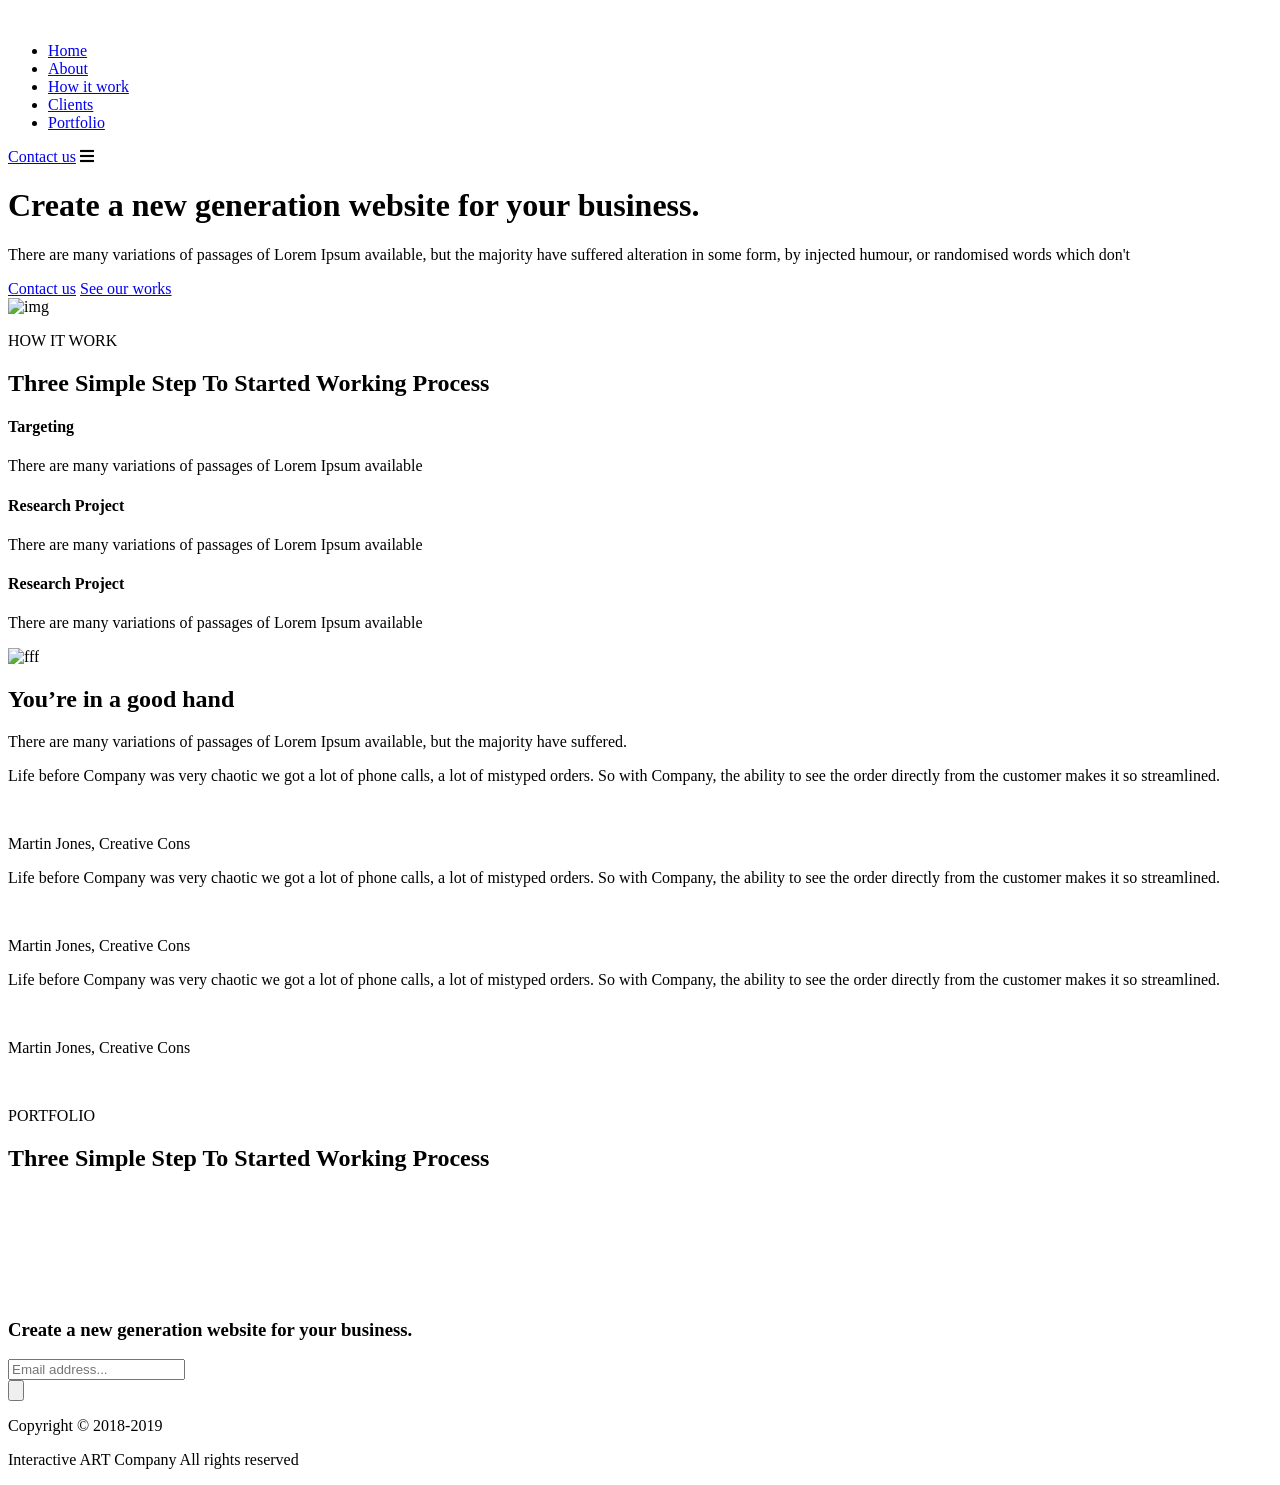
==== index.html @ 25f4f257 "Add files via upload" ====
<!DOCTYPE html>
<html lang="en" dir="ltr">
  <head>
    <meta charset="UTF-8" />
    <meta name="viewport" content="width=device-width, initial-scale=1.0" />
    <title>ART__Home</title>
    <link rel="stylesheet" href="css/style.css" />
    <link rel="stylesheet" href="https://cdnjs.cloudflare.com/ajax/libs/font-awesome/5.15.3/css/all.min.css">
  </head>
  <body>
    <!-- start header -->
    <header class="header">
      <div class="container">
        <nav class="header-top">
          <div class="row-nav">
            <div class="nav-linke">
              <a href="#"><img src="./images/Interactive-ART.png" alt="" /></a>
              <ul class="nav-list">
                <li class="menu-item">
                  <a href="#">Home</a>
                </li>
                <li class="menu-item">
                  <a href="#">About</a>
                </li>
                <li class="menu-item">
                  <a href="#">How it work </a>
                </li>
                <li class="menu-item">
                  <a href="#">Clients</a>
                </li>
                <li class="menu-item">
                  <a href="#">Portfolio</a>
                </li>
              </ul>
            </div>

            <a class="nav-btn__link hero-btn" href="#">Contact us</a>
            <span class="header__icon">
              <i class="fa fa-bars"></i>
            </span>
          </div>
        </nav>
        <div class="header-buttm">
          <div class="content-container">
            <div class="content">
              <h1 class="content-titel small-font">
                Create a new generation website for your business.
              </h1>
              <p class="content-p">
                There are many variations of passages of Lorem Ipsum available,
                but the majority have suffered alteration in some form, by
                injected humour, or randomised words which don't
              </p>
              <div class="content-link">
                <a href="#" class="content-btn__1 hero-btn">Contact us</a>
                <a href="#" class="content-btn__2 hero-btn">See our works</a>
              </div>
            </div>
          </div>
          <div class="img-header">
            <img
              class="header-content__img"
              src="./images/header-img.svg"
              alt="img"
            />
          </div>
        </div>
      </div>
    </header>
    <!-- end header -->
    <!-- start main -->
    <main class="main">
      <div class="container">
        <section class="works">
          <p class="works-text">HOW IT WORK</p>
          <h2 class="works-titel small-font">
            Three Simple Step To Started Working Process
          </h2>
          <div class="works-content">
            <div class="works-item">
              <h4 class="works-content__titel">Targeting</h4>
              <p class="works-content__text">
                There are many variations of passages of Lorem Ipsum available
              </p>
            </div>
            <div class="works-item">
              <h4 class="works-content__titel">Research Project</h4>
              <p class="works-content__text">
                There are many variations of passages of Lorem Ipsum available
              </p>
            </div>
            <div class="works-item">
              <h4 class="works-content__titel">Research Project</h4>
              <p class="works-content__text">
                There are many variations of passages of Lorem Ipsum available
              </p>
            </div>
          </div>
          <div class="works-img">
            <img src="./images/main-img.svg" alt="fff" class="img-img" />
          </div>
        </section>
      </div>
      <section class="person-comments">
        <h2 class="person-titel">You’re in a good hand</h2>
        <p class="person-text">
          There are many variations of passages of Lorem Ipsum available, but
          the majority have suffered.
        </p>
        <div class="container">
            <div class="comments">
                <div class="comeent">
                  <p class="comment-text">
                    Life before Company was very chaotic we got a lot of phone calls,
                    a lot of mistyped orders. So with Company, the ability to see the
                    order directly from the customer makes it so streamlined.
                  </p>
                  <div class="teacher-info">
                    <img src="./images/person-1.png" alt="" class="teacher-img" />
                    <p class="teacher-name">Martin Jones, Creative Cons</p>
                  </div>
                </div>
                <div class="comeent">
                  <p class="comment-text">
                    Life before Company was very chaotic we got a lot of phone calls,
                    a lot of mistyped orders. So with Company, the ability to see the
                    order directly from the customer makes it so streamlined.
                  </p>
                  <div class="teacher-info">
                    <img src="./images/person-2.png" alt="" class="teacher-img" />
                    <p class="teacher-name">Martin Jones, Creative Cons</p>
                  </div>
                </div>
                <div class="comeent">
                  <p class="comment-text">
                    Life before Company was very chaotic we got a lot of phone calls,
                    a lot of mistyped orders. So with Company, the ability to see the
                    order directly from the customer makes it so streamlined.
                  </p>
                  <div class="teacher-info">
                    <img src="./images/person-3.png" alt="" class="teacher-img" />
                    <p class="teacher-name">Martin Jones, Creative Cons</p>
                  </div>
                </div>
              </div>
              <div class="logo">
                <img src="./images/logo-1.svg" alt="">
                <img src="./images/logo-2.svg" alt="">
                <img src="./images/logo-3.svg" alt="">
                <img src="./images/logo-4.svg" alt="">
                <img src="./images/logo-5.svg" alt="">
              </div>
        </div>
      </section>
      <section class="portfolio">
      <div class="container">
        
          <p class="portfolio-text">PORTFOLIO</p>
          <h2 class="portfolio-titel small-font">Three Simple Step To Started Working Process</h2>
     
 <div class="portfolio--item">
  <div class="portfolio-item">
    <img class="portfolio__img" src="./images/portfolio-1.jpg" alt=""></img>
</div>
<div class="portfolio-item">
    <img class="portfolio__img" src="./images/portfolio-2.jpg" alt=""></img>
</div>
<div class="portfolio-item">
    <img class="portfolio__img" src="./images/portfolio-3.jpg" alt=""></img>
</div>
<div class="portfolio-item">
    <img class="portfolio__img" src="./images/portfolio-4.jpg" alt=""></img>
</div>
<div class="portfolio-item">
    <img class="portfolio__img" src="./images/portfolio-5.jpg" alt=""></img>
</div>
<div class="portfolio-item">
    <img class="portfolio__img" src="./images/portfolio-6.jpg" alt=""></img>
</div>
 </div>
        </div>
        </section>  
    </main>
    <footer class="footer">
      <div class="container">
      <section class="section">
        
<h3 class="newsletter-text">Create a new generation website for your business.</h3>
       <div class="input-email">
        <input type="email" placeholder="Email address...">
        <div class="input-icon">
          <button type="submit">
            <img src="./images/right-arrow.svg" alt="">
          </button>
        </div>
       </div>
    </section>
  </div>
    </footer>
    <section class="copy-right">
      <div class="container">
        <div class="last">
          <p>Copyright © 2018-2019</p>
          <p>Interactive ART Company All rights reserved</p>
        </div>
      </div>
    </section>
    <!-- end main -->
    <script src="./java_script/app.js"></script>
  </body>
</html>
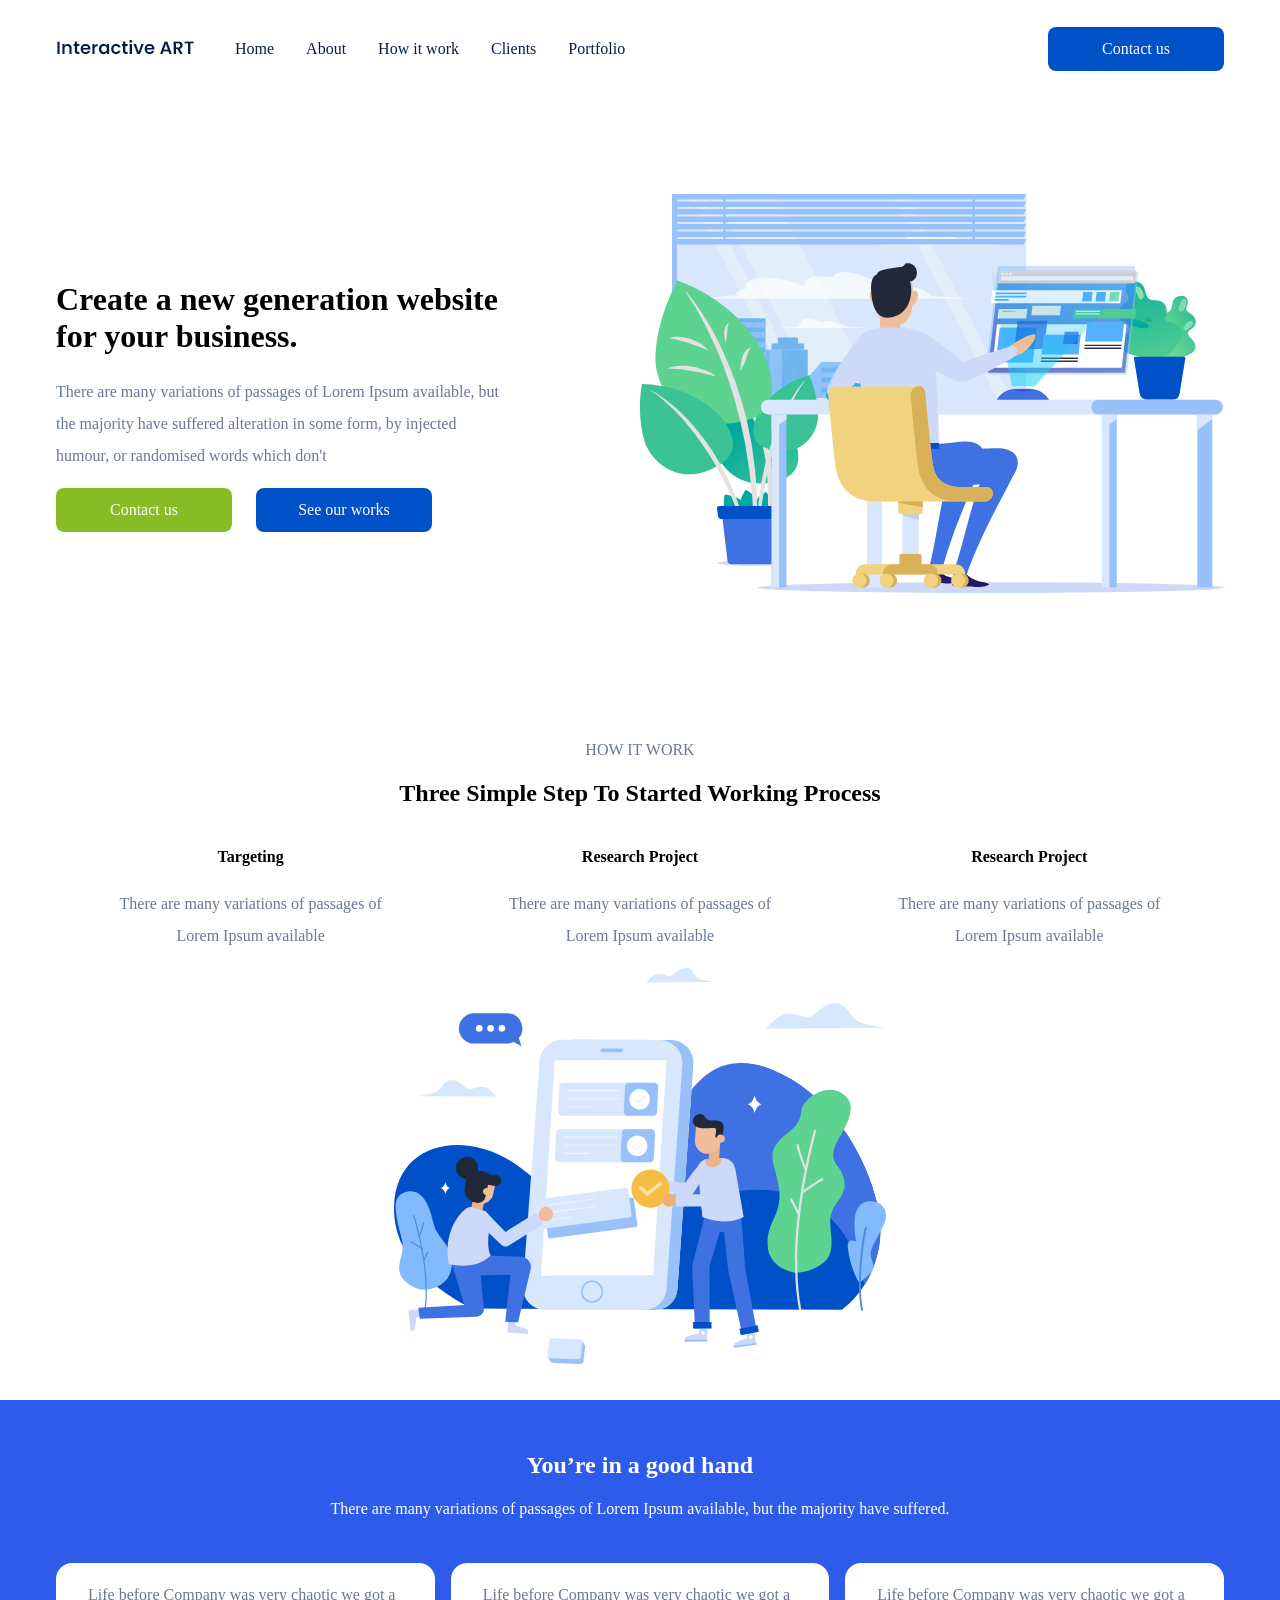
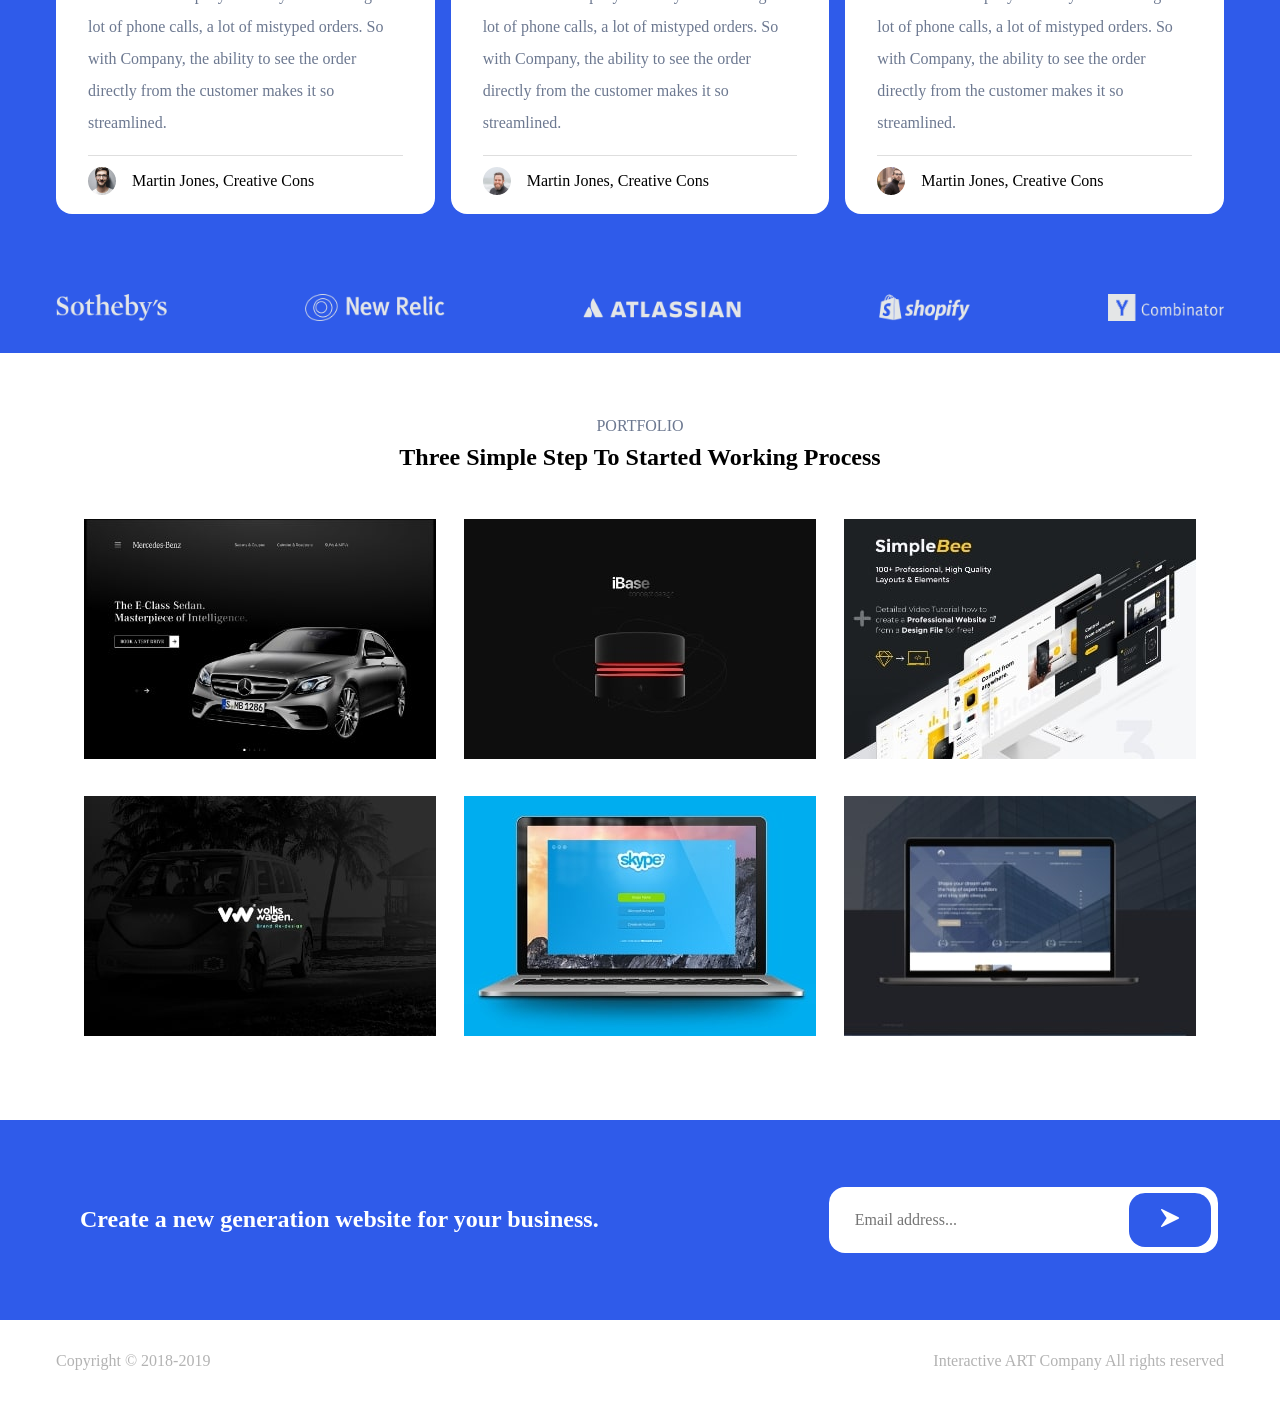
==== commit 0ebba6cc: "Update index.html" ====
--- a/index.html
+++ b/index.html
@@ -4,7 +4,7 @@
     <meta charset="UTF-8" />
     <meta name="viewport" content="width=device-width, initial-scale=1.0" />
     <title>ART__Home</title>
-    <link rel="stylesheet" href="css/style.css" />
+    <link rel="stylesheet" href="/style.css" />
     <link rel="stylesheet" href="https://cdnjs.cloudflare.com/ajax/libs/font-awesome/5.15.3/css/all.min.css">
   </head>
   <body>
@@ -14,7 +14,7 @@
         <nav class="header-top">
           <div class="row-nav">
             <div class="nav-linke">
-              <a href="#"><img src="./images/Interactive-ART.png" alt="" /></a>
+              <a href="#"><img src="/Interactive-ART.png" alt="" /></a>
               <ul class="nav-list">
                 <li class="menu-item">
                   <a href="#">Home</a>
@@ -60,7 +60,7 @@
           <div class="img-header">
             <img
               class="header-content__img"
-              src="./images/header-img.svg"
+              src="/header-img.svg"
               alt="img"
             />
           </div>
@@ -97,7 +97,7 @@
             </div>
           </div>
           <div class="works-img">
-            <img src="./images/main-img.svg" alt="fff" class="img-img" />
+            <img src="/main-img.svg" alt="fff" class="img-img" />
           </div>
         </section>
       </div>
@@ -116,7 +116,7 @@
                     order directly from the customer makes it so streamlined.
                   </p>
                   <div class="teacher-info">
-                    <img src="./images/person-1.png" alt="" class="teacher-img" />
+                    <img src="/person-1.png" alt="" class="teacher-img" />
                     <p class="teacher-name">Martin Jones, Creative Cons</p>
                   </div>
                 </div>
@@ -127,7 +127,7 @@
                     order directly from the customer makes it so streamlined.
                   </p>
                   <div class="teacher-info">
-                    <img src="./images/person-2.png" alt="" class="teacher-img" />
+                    <img src="/person-2.png" alt="" class="teacher-img" />
                     <p class="teacher-name">Martin Jones, Creative Cons</p>
                   </div>
                 </div>
@@ -138,17 +138,17 @@
                     order directly from the customer makes it so streamlined.
                   </p>
                   <div class="teacher-info">
-                    <img src="./images/person-3.png" alt="" class="teacher-img" />
+                    <img src="/person-3.png" alt="" class="teacher-img" />
                     <p class="teacher-name">Martin Jones, Creative Cons</p>
                   </div>
                 </div>
               </div>
               <div class="logo">
-                <img src="./images/logo-1.svg" alt="">
-                <img src="./images/logo-2.svg" alt="">
-                <img src="./images/logo-3.svg" alt="">
-                <img src="./images/logo-4.svg" alt="">
-                <img src="./images/logo-5.svg" alt="">
+                <img src="/logo-1.svg" alt="">
+                <img src="/logo-2.svg" alt="">
+                <img src="/logo-3.svg" alt="">
+                <img src="/logo-4.svg" alt="">
+                <img src="/logo-5.svg" alt="">
               </div>
         </div>
       </section>
@@ -160,22 +160,22 @@
      
  <div class="portfolio--item">
   <div class="portfolio-item">
-    <img class="portfolio__img" src="./images/portfolio-1.jpg" alt=""></img>
-</div>
-<div class="portfolio-item">
-    <img class="portfolio__img" src="./images/portfolio-2.jpg" alt=""></img>
-</div>
-<div class="portfolio-item">
-    <img class="portfolio__img" src="./images/portfolio-3.jpg" alt=""></img>
-</div>
-<div class="portfolio-item">
-    <img class="portfolio__img" src="./images/portfolio-4.jpg" alt=""></img>
-</div>
-<div class="portfolio-item">
-    <img class="portfolio__img" src="./images/portfolio-5.jpg" alt=""></img>
-</div>
-<div class="portfolio-item">
-    <img class="portfolio__img" src="./images/portfolio-6.jpg" alt=""></img>
+    <img class="portfolio__img" src="/portfolio-1.jpg" alt=""></img>
+</div>
+<div class="portfolio-item">
+    <img class="portfolio__img" src="/portfolio-2.jpg" alt=""></img>
+</div>
+<div class="portfolio-item">
+    <img class="portfolio__img" src="/portfolio-3.jpg" alt=""></img>
+</div>
+<div class="portfolio-item">
+    <img class="portfolio__img" src="/portfolio-4.jpg" alt=""></img>
+</div>
+<div class="portfolio-item">
+    <img class="portfolio__img" src="/portfolio-5.jpg" alt=""></img>
+</div>
+<div class="portfolio-item">
+    <img class="portfolio__img" src="/portfolio-6.jpg" alt=""></img>
 </div>
  </div>
         </div>
@@ -190,7 +190,7 @@
         <input type="email" placeholder="Email address...">
         <div class="input-icon">
           <button type="submit">
-            <img src="./images/right-arrow.svg" alt="">
+            <img src="/right-arrow.svg" alt="">
           </button>
         </div>
        </div>
--- a/style.css
+++ b/style.css
@@ -0,0 +1,556 @@
+@font-face {
+  font-family: "TTNorms";
+  src: url("../fonts/TTNorms-Regular.otf") format("openType");
+}
+@font-face {
+  font-family: "TTNorms Medium";
+  src: url("../fonts/TTNorms-Medium.otf") format("openType");
+}
+@font-face {
+  font-family: "TTNorms Light";
+  src: url("../fonts/TTNorms-Light.otf") format("openType");
+}
+
+@font-face {
+  font-family: "Times Roman Italic";
+  src: url("../fonts/Times-new-roman-italic.ttf") format("truetype");
+}
+html {
+  line-height: 1.15; /* 1 */
+  -webkit-text-size-adjust: 100%; /* 2 */
+}
+
+body {
+  margin: 0;
+  padding: 0;
+  font-family: "TTNorms";
+}
+
+main {
+  display: block;
+}
+
+h1 {
+  font-size: 2em;
+  margin: 0.67em 0;
+}
+
+hr {
+  box-sizing: content-box; /* 1 */
+  height: 0; /* 1 */
+  overflow: visible; /* 2 */
+}
+
+pre {
+  font-family: monospace, monospace; /* 1 */
+  font-size: 1em; /* 2 */
+}
+
+a {
+  background-color: transparent;
+}
+
+abbr[title] {
+  border-bottom: none; /* 1 */
+  text-decoration: underline; /* 2 */
+  text-decoration: underline dotted; /* 2 */
+}
+
+b,
+strong {
+  font-weight: bolder;
+}
+
+code,
+kbd,
+samp {
+  font-family: monospace, monospace; /* 1 */
+  font-size: 1em; /* 2 */
+}
+
+small {
+  font-size: 80%;
+}
+
+sub,
+sup {
+  font-size: 75%;
+  line-height: 0;
+  position: relative;
+  vertical-align: baseline;
+}
+
+sub {
+  bottom: -0.25em;
+}
+
+sup {
+  top: -0.5em;
+}
+
+img {
+  border-style: none;
+}
+
+/* Forms
+     ========================================================================== */
+
+button,
+input,
+optgroup,
+select,
+textarea {
+  font-family: inherit; /* 1 */
+  font-size: 100%; /* 1 */
+  line-height: 1.15; /* 1 */
+  margin: 0; /* 2 */
+}
+
+button,
+input {
+  /* 1 */
+  overflow: visible;
+}
+
+button,
+select {
+  /* 1 */
+  text-transform: none;
+}
+
+button,
+[type="button"],
+[type="reset"],
+[type="submit"] {
+  -webkit-appearance: button;
+}
+
+button::-moz-focus-inner,
+[type="button"]::-moz-focus-inner,
+[type="reset"]::-moz-focus-inner,
+[type="submit"]::-moz-focus-inner {
+  border-style: none;
+  padding: 0;
+}
+button:-moz-focusring,
+[type="button"]:-moz-focusring,
+[type="reset"]:-moz-focusring,
+[type="submit"]:-moz-focusring {
+  outline: 1px dotted ButtonText;
+}
+
+fieldset {
+  padding: 0.35em 0.75em 0.625em;
+}
+
+legend {
+  box-sizing: border-box; /* 1 */
+  color: inherit; /* 2 */
+  display: table; /* 1 */
+  max-width: 100%; /* 1 */
+  padding: 0; /* 3 */
+  white-space: normal; /* 1 */
+}
+
+progress {
+  vertical-align: baseline;
+}
+
+textarea {
+  overflow: auto;
+}
+
+[type="checkbox"],
+[type="radio"] {
+  box-sizing: border-box; /* 1 */
+  padding: 0; /* 2 */
+}
+
+[type="number"]::-webkit-inner-spin-button,
+[type="number"]::-webkit-outer-spin-button {
+  height: auto;
+}
+
+[type="search"] {
+  -webkit-appearance: textfield; /* 1 */
+  outline-offset: -2px; /* 2 */
+}
+
+[type="search"]::-webkit-search-decoration {
+  -webkit-appearance: none;
+}
+
+::-webkit-file-upload-button {
+  -webkit-appearance: button; /* 1 */
+  font: inherit; /* 2 */
+}
+
+details {
+  display: block;
+}
+
+summary {
+  display: list-item;
+}
+
+template {
+  display: none;
+}
+
+[hidden] {
+  display: none;
+}
+
+.container {
+  width: 73rem;
+  margin-right: auto;
+  margin-left: auto;
+}
+.hero-btn {
+  display: block;
+  width: 8rem;
+  text-align: center;
+  text-decoration: none;
+  color: #fff;
+  padding: 0.8rem 1.5em;
+  border-radius: 0.5rem;
+}
+
+.row-nav {
+  display: flex;
+  justify-content: space-between;
+  align-items: center;
+  padding: 1.5rem 0;
+}
+
+.nav-linke {
+  display: flex;
+  align-items: center;
+}
+
+.nav-list {
+  display: flex;
+  align-items: center;
+  list-style-type: none;
+  text-decoration: none;
+}
+
+.nav-list a {
+  text-decoration: none;
+  padding-right: 2rem;
+  color: #081d43;
+}
+
+.nav-btn__link {
+  background-color: #0050c8;
+}
+.header__icon{
+  display: none;
+  font-size: 1.4rem;
+  cursor: pointer;
+  z-index: 1;
+}
+.header-buttm {
+  display: flex;
+  margin-top: 6rem;
+}
+
+.content-container {
+  width: 50%;
+  display: flex;
+  align-items: center;
+}
+.content {
+  width: 28rem;
+}
+.content-p {
+  line-height: 2rem;
+  color: #6c7890;
+}
+.content-link {
+  display: flex;
+}
+.img-header {
+  width: 50%;
+}
+.header-content__img {
+  width: 100%;
+}
+.content-btn__1 {
+  background-color: #87bc25;
+  margin-right: 1.5rem;
+}
+.content-btn__2 {
+  background-color: #0050c8;
+}
+
+/*start main*/
+.works {
+  text-align: center;
+  padding: 8rem 0 2rem 0;
+}
+.works-text {
+  color: #6c7890;
+}
+.works-titel {
+}
+.works-content {
+  display: flex;
+  justify-content: space-around;
+}
+.works-item {
+  flex-basis: 17rem;
+}
+.works-content__titel {
+}
+.works-content__text {
+  color: #6c7890;
+  line-height: 2rem;
+}
+/* person start */
+.person-comments {
+  background-color: #2f5bea;
+  text-align: center;
+  color: #fff;
+  padding: 2rem 0;
+}
+.person-titel {
+}
+.person-text {
+}
+.comments {
+  display: flex;
+  gap: 1rem;
+  margin-top: 2.8rem;
+}
+.comeent {
+    display: flex;
+    flex-direction: column;
+    justify-content: space-between;
+  text-align: initial;
+  background-color: #fff;
+ 
+  border-radius: 1rem;
+  padding: 0 2rem 0.5rem 2rem;
+}
+.comment-text {
+  line-height: 2rem;
+  color: #6c7890;
+  font-family: "Times Roman Italic";
+}
+.teacher-info {
+    display: flex;
+    align-items: center;
+    border-top: 1px solid #dedede;
+}
+.teacher-img {
+}
+.teacher-name {
+  color: #000;
+  margin-left: 1rem;
+}
+.logo{
+    display: flex;
+    margin-top: 5rem;
+    align-items: center;
+    justify-content: space-between;
+
+}
+/* portfolio start */
+.portfolio{
+   text-align: center;
+   padding: 3rem 0;
+}
+.portfolio-text{
+  color: #6c7890;
+  margin-bottom: 0;
+}
+.portfolio-titel{
+  margin-bottom: 2rem;
+  margin-top: .5rem;
+}
+.portfolio--item{
+  display: flex;
+  flex-wrap: wrap;
+  justify-content: space-evenly;
+  text-align: center;
+  margin-top: 3rem;
+}
+.portfolio__img{
+margin-bottom: 2rem;
+}
+/* start footer */
+.footer{
+  background-color: #2f5bea;
+  color: #fff;
+  padding: 3.5rem 0;
+}
+.section{
+  display: flex;
+  justify-content: space-between;
+  align-items: center;
+  padding: 0.4rem 0.4rem 0.4rem 1.5rem;
+ 
+}
+.newsletter-text{
+  font-size: 1.5rem;
+}
+.input-email{
+  display: flex;
+  background-color: #fff;
+ padding:  0.4rem 0.4rem 0.4rem 1.5rem;
+  border-radius: 1rem;
+  gap: 5rem;
+}
+input[type="email"]{
+  border: 0;
+}
+button[type="submit"]{
+  padding: 1rem 2rem;
+  border-radius: 1rem;
+  border: 0;
+  background-color: #2f5bea;
+}
+.last{
+  display: flex;
+  justify-content: space-between;
+  padding: 1rem 0;
+  color: #b3b3b3;
+}
+/* Project Responsive */
+
+@media only screen and (max-width: 1200px) {
+  .container {
+    max-width: 960px;
+  }
+ 
+  
+}
+
+@media only screen and (max-width: 992px) {
+  .container {
+    max-width: 720px;
+  }
+  .nav-btn__link{
+    display: none;
+  }
+}
+
+@media only screen and (max-width: 768px) {
+  .container {
+    max-width: 540px;
+  }
+  .header-top{
+    padding: 0 1rem;
+  }
+  .header-buttm{
+    margin-top: 2rem;
+    padding: 0 1rem;
+  }
+  .nav-list{
+    position: fixed;
+    top: 0;
+    left: 0;
+    bottom: 0;
+    background-color: #0050c8;
+    transition: all 0.5s;
+    /* padding: 2rem 1rem; */
+    margin: 0;
+    flex-direction: column;
+    width: 16rem;
+    
+  }
+  .menu-item{
+    margin: 1rem auto 0 auto;
+  }
+  .header__icon{
+    display: block;
+  }
+  .header-buttm{
+    flex-direction: column-reverse;
+  }
+  .content-container{
+    width: 100%;
+  }
+  .content{
+    width: 100%;
+ 
+  }
+  .img-header {
+    width: 100%;
+ 
+  }
+  .works-content{
+    flex-wrap: wrap;
+  } 
+  .works-item{
+    flex-basis: auto;
+  }
+  .img-img{
+    width: 100%;}
+
+  .comments{
+    margin: 2.8rem 1rem 0 1rem;
+    flex-wrap: wrap;
+  }
+  .comeent{
+    height: auto;
+  }
+  .comment-text{
+    line-height: 1.3rem;
+  }
+  .logo{
+    flex-wrap: wrap;
+    justify-content: center;
+    gap: 1rem;
+  }
+  .portfolio-item{
+    flex-basis: 16rem;
+  }
+  .portfolio__img{
+    width: 100%;
+  }
+  .section{
+    flex-direction: column;
+    padding: 0.4rem;
+  }
+}
+
+@media only screen and (max-width: 576px) {
+ .small-font{
+  font-size: 1.2em;
+ }
+  .container {
+    max-width: 100%;
+  }
+  .content-link{
+    flex-direction: column;
+    align-items: center;
+  }
+  .content-btn__1{
+    margin-right: 0;
+    margin-bottom: 1rem;
+  }
+  .portfolio-item{
+    flex-basis: 26rem;
+  }
+  .section{
+    text-align: center;
+  }
+.newsletter-text{
+  font-size: 1.2rem;
+}
+.input-email{
+  gap: 0;
+}
+input[type="email"]{
+  width: 100%;
+}
+button[type="submit"] {
+  padding: 0.5rem 1rem;
+}
+.last{
+  flex-direction: column;
+  padding: 0 1rem;
+}
+}
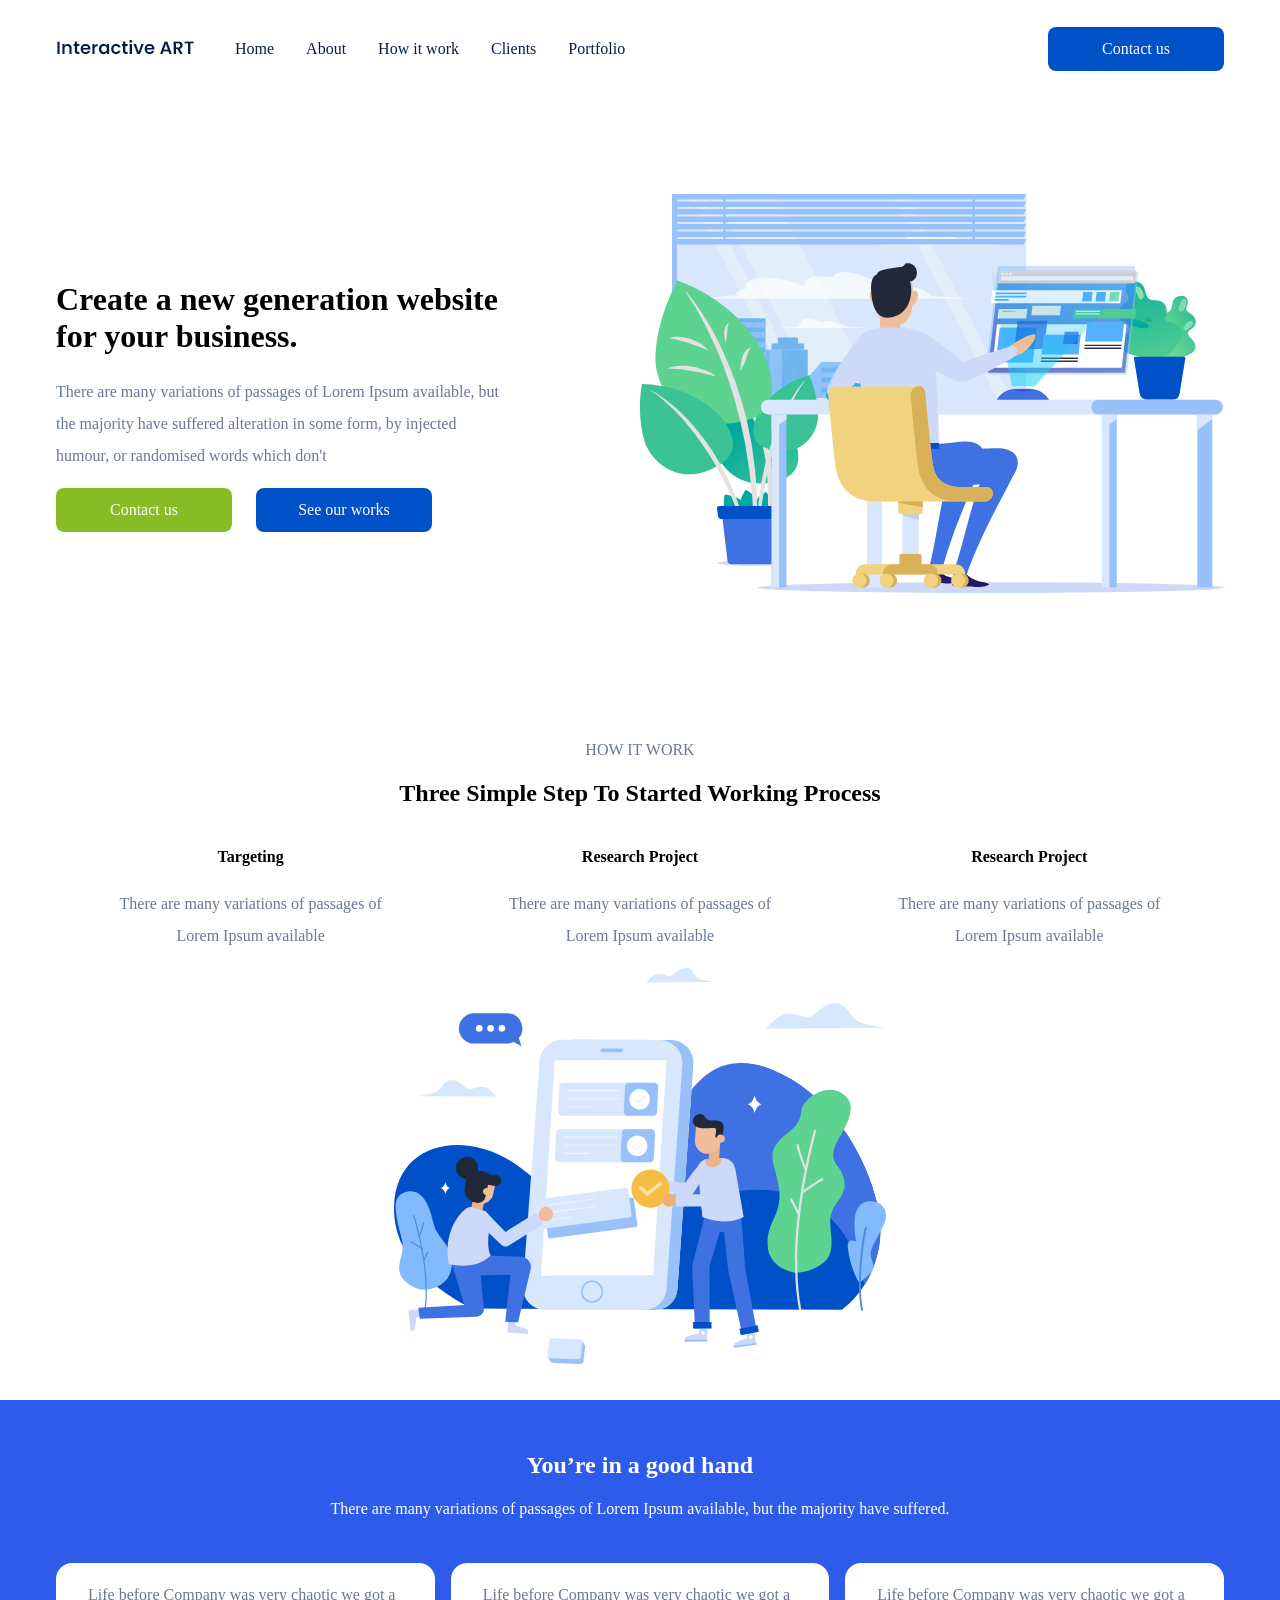
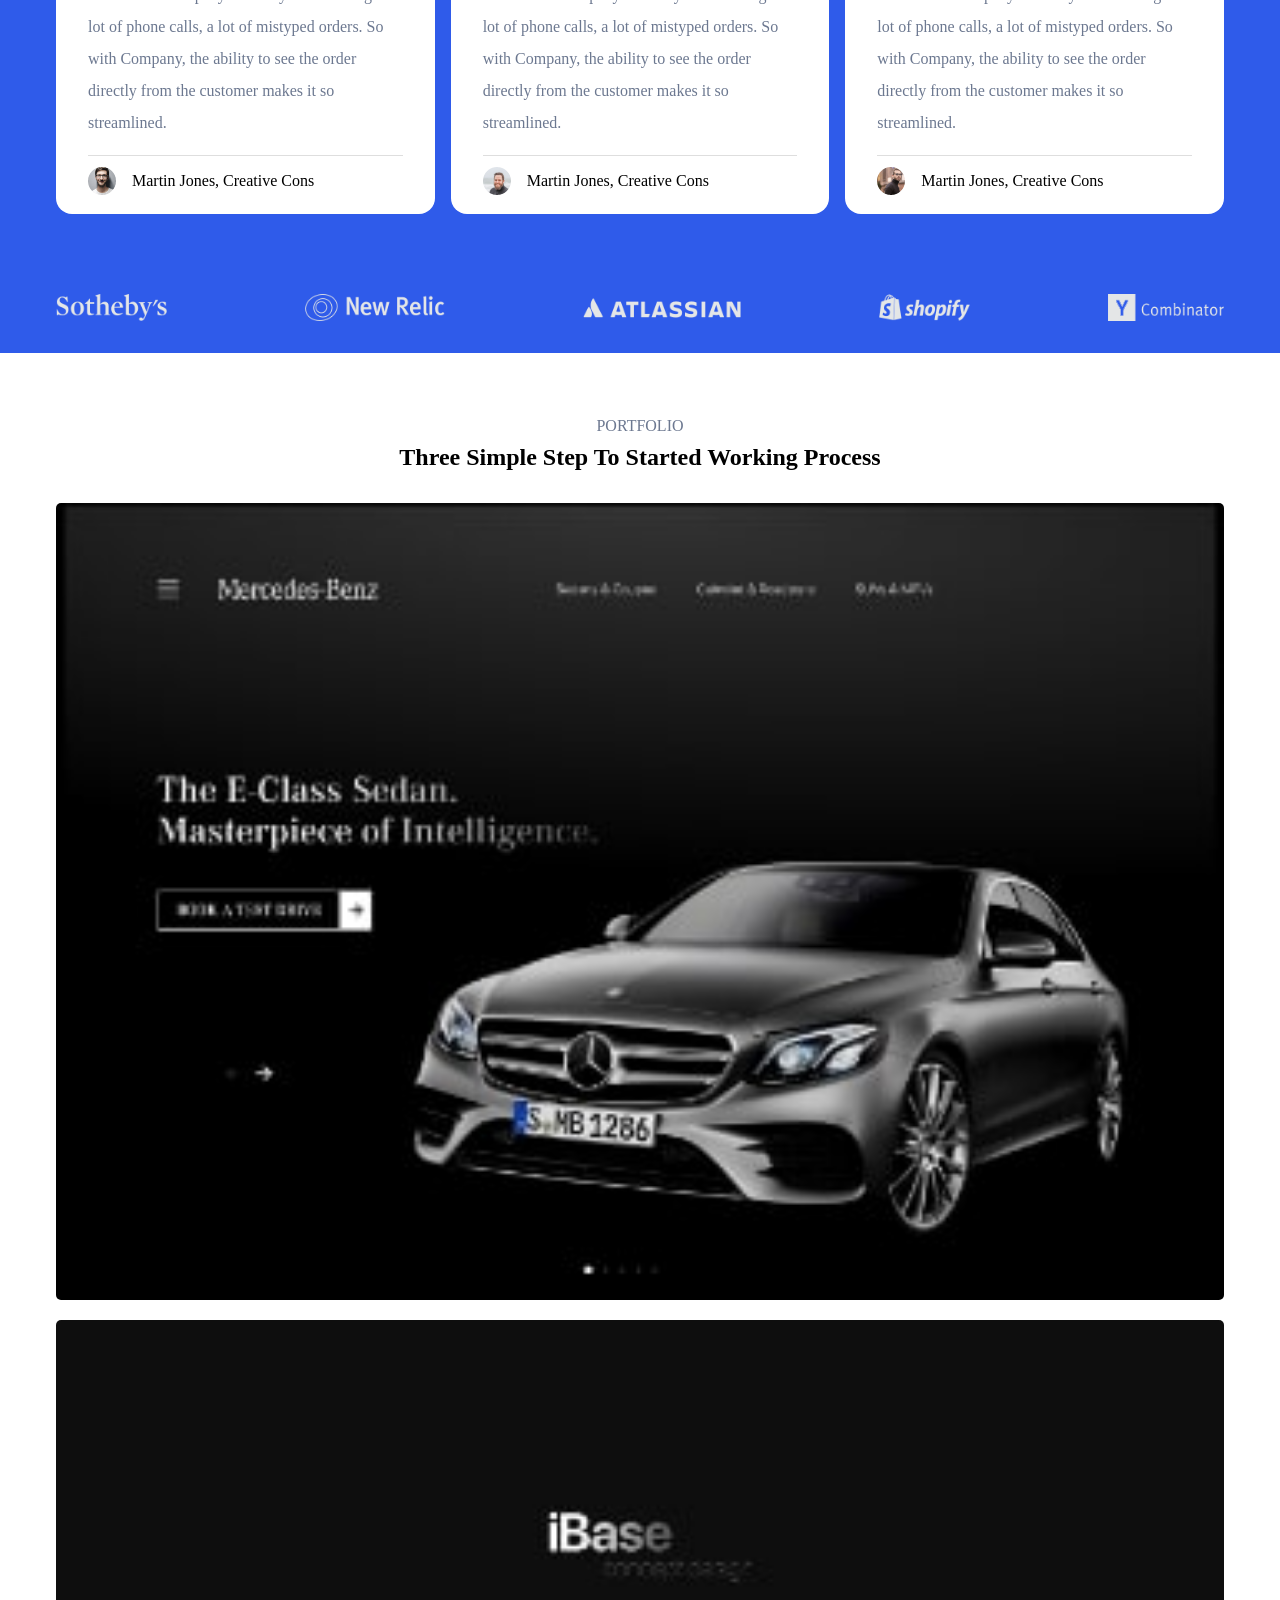
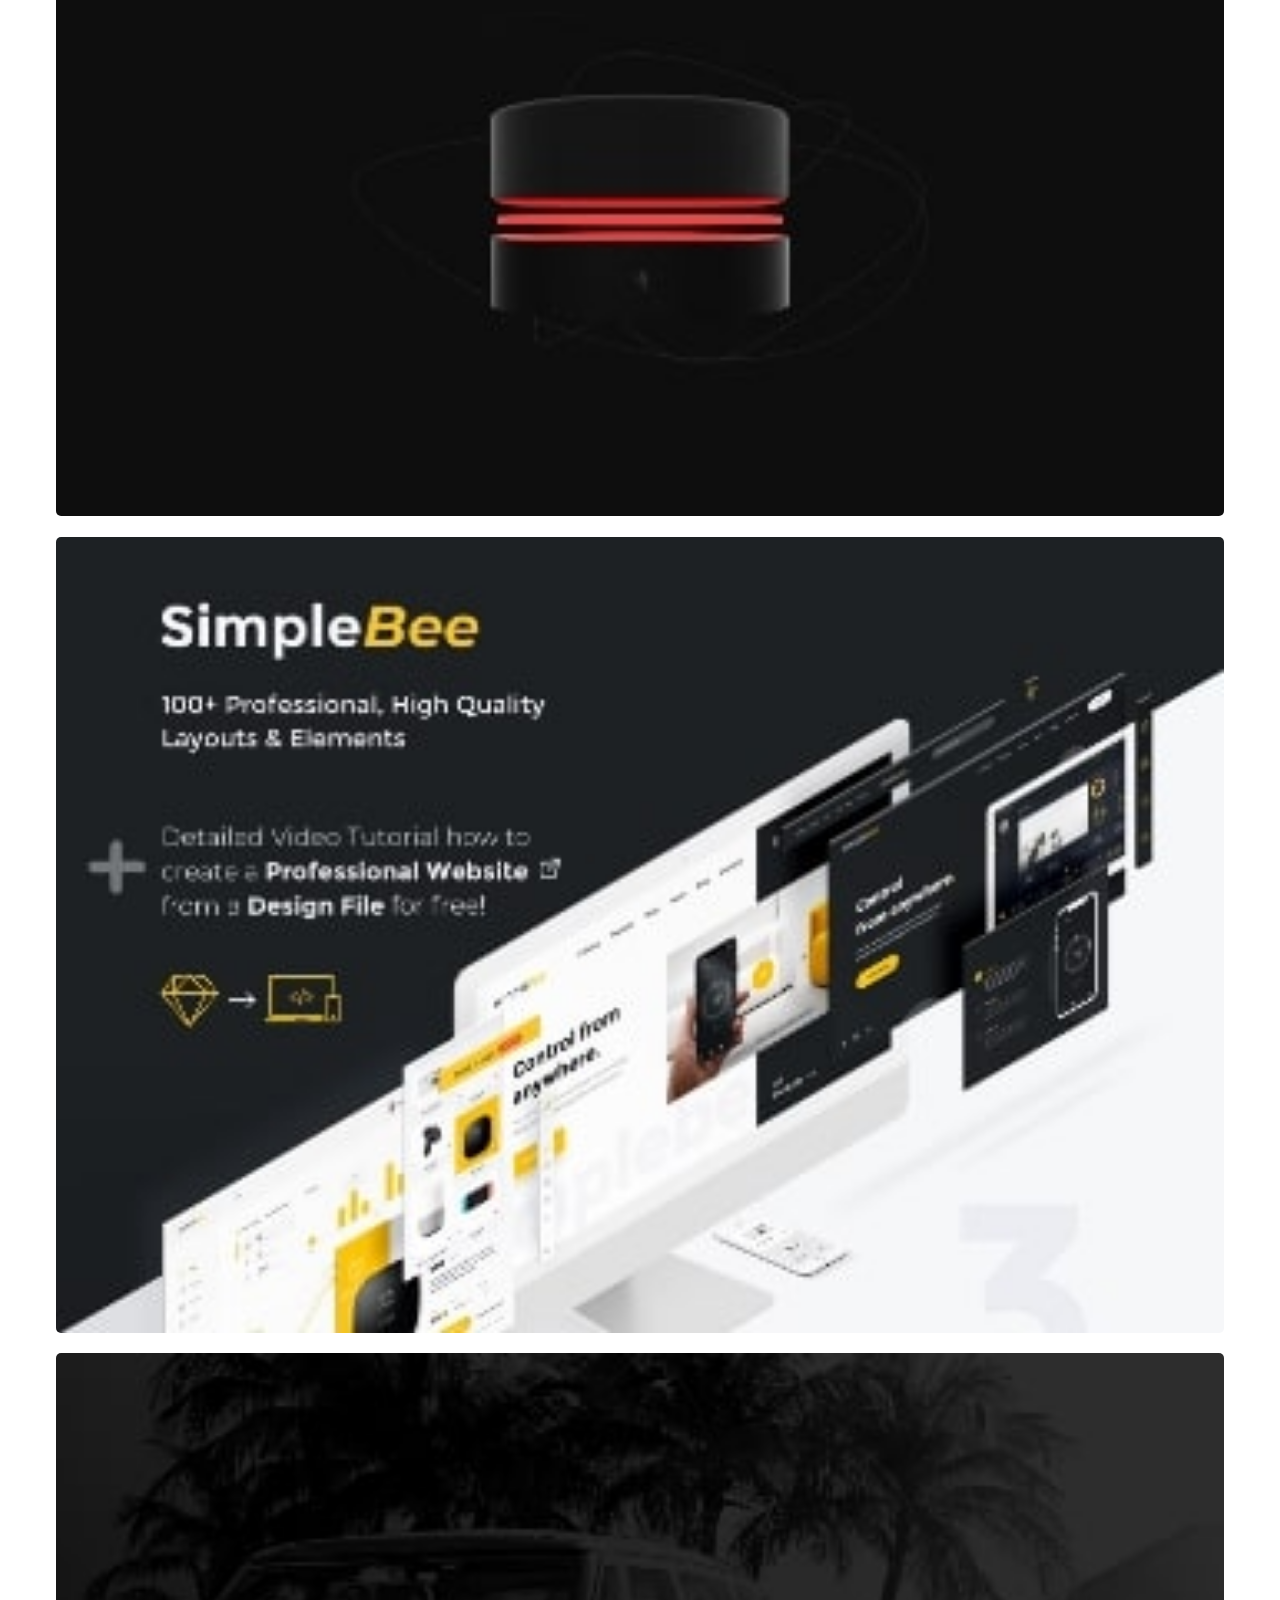
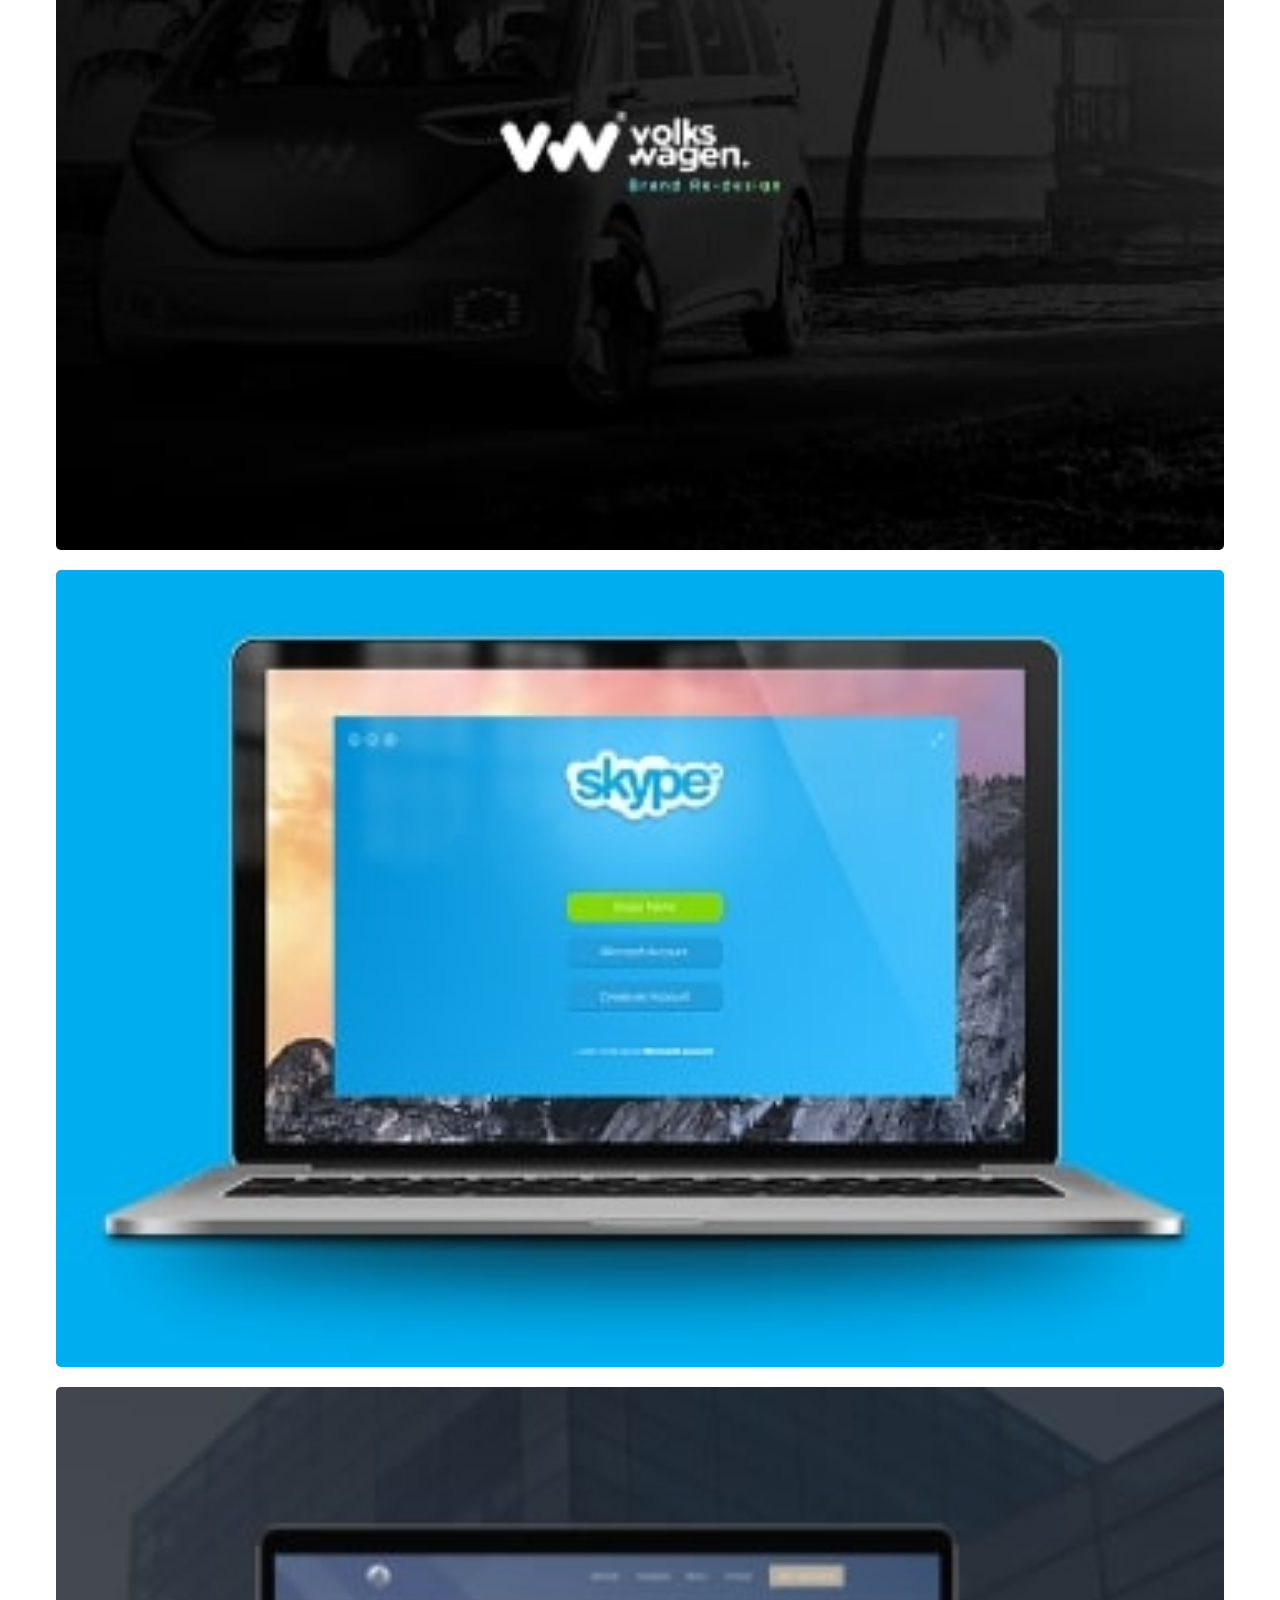
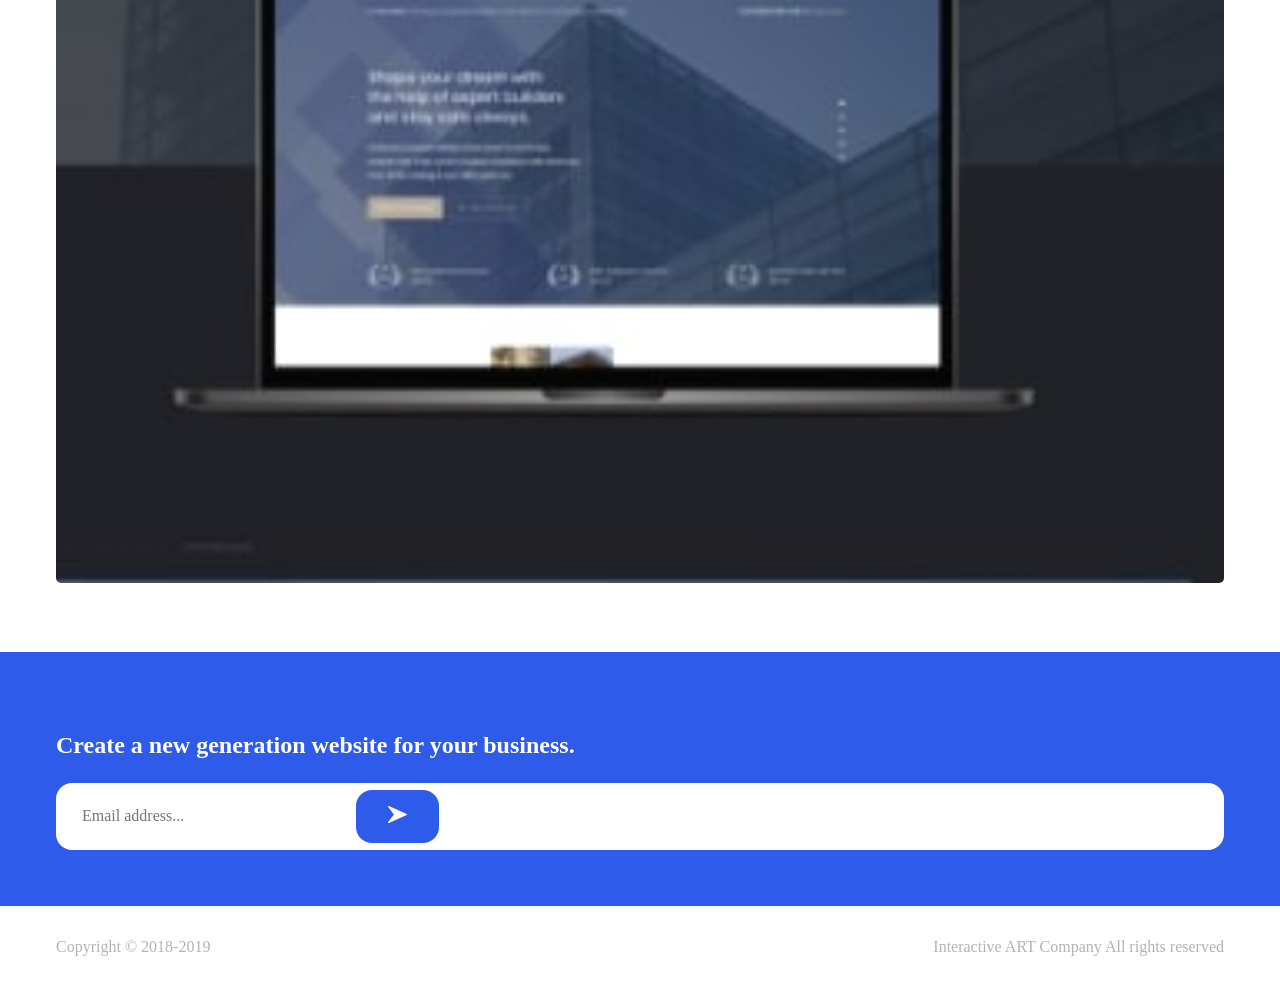
==== commit c688e87f: "Update index.html" ====
--- a/index.html
+++ b/index.html
@@ -4,7 +4,7 @@
     <meta charset="UTF-8" />
     <meta name="viewport" content="width=device-width, initial-scale=1.0" />
     <title>ART__Home</title>
-    <link rel="stylesheet" href="/style.css" />
+    <link rel="stylesheet" href="/update-style.css" />
     <link rel="stylesheet" href="https://cdnjs.cloudflare.com/ajax/libs/font-awesome/5.15.3/css/all.min.css">
   </head>
   <body>
@@ -206,6 +206,6 @@
       </div>
     </section>
     <!-- end main -->
-    <script src="./java_script/app.js"></script>
+    <script src="/app.js"></script>
   </body>
 </html>
--- a/update-style.css
+++ b/update-style.css
@@ -0,0 +1,781 @@
+@font-face {
+  font-family: "TTNorms";
+  src: url("../fonts/TTNorms-Regular.otf") format("openType");
+}
+@font-face {
+  font-family: "TTNorms Medium";
+  src: url("../fonts/TTNorms-Medium.otf") format("openType");
+}
+@font-face {
+  font-family: "TTNorms Light";
+  src: url("../fonts/TTNorms-Light.otf") format("openType");
+}
+
+@font-face {
+  font-family: "Times Roman Italic";
+  src: url("../fonts/Times-new-roman-italic.ttf") format("truetype");
+}
+html {
+  line-height: 1.15; /* 1 */
+  -webkit-text-size-adjust: 100%; /* 2 */
+}
+
+body {
+  margin: 0;
+  padding: 0;
+  font-family: "TTNorms";
+}
+
+main {
+  display: block;
+}
+
+h1 {
+  font-size: 2em;
+  margin: 0.67em 0;
+}
+
+hr {
+  box-sizing: content-box; /* 1 */
+  height: 0; /* 1 */
+  overflow: visible; /* 2 */
+}
+
+pre {
+  font-family: monospace, monospace; /* 1 */
+  font-size: 1em; /* 2 */
+}
+
+a {
+  background-color: transparent;
+}
+ul , li{
+  list-style: none;
+}
+
+abbr[title] {
+  border-bottom: none; /* 1 */
+  text-decoration: underline; /* 2 */
+  text-decoration: underline dotted; /* 2 */
+}
+
+b,
+strong {
+  font-weight: bolder;
+}
+
+code,
+kbd,
+samp {
+  font-family: monospace, monospace; /* 1 */
+  font-size: 1em; /* 2 */
+}
+
+small {
+  font-size: 80%;
+}
+
+sub,
+sup {
+  font-size: 75%;
+  line-height: 0;
+  position: relative;
+  vertical-align: baseline;
+}
+
+sub {
+  bottom: -0.25em;
+}
+
+sup {
+  top: -0.5em;
+}
+
+img {
+  border-style: none;
+}
+
+/* Forms
+     ========================================================================== */
+
+button,
+input,
+optgroup,
+select,
+textarea {
+  font-family: inherit; /* 1 */
+  font-size: 100%; /* 1 */
+  line-height: 1.15; /* 1 */
+  margin: 0; /* 2 */
+}
+
+button,
+input {
+  /* 1 */
+  overflow: visible;
+}
+
+button,
+select {
+  /* 1 */
+  text-transform: none;
+}
+
+button,
+[type="button"],
+[type="reset"],
+[type="submit"] {
+  -webkit-appearance: button;
+}
+
+button::-moz-focus-inner,
+[type="button"]::-moz-focus-inner,
+[type="reset"]::-moz-focus-inner,
+[type="submit"]::-moz-focus-inner {
+  border-style: none;
+  padding: 0;
+}
+button:-moz-focusring,
+[type="button"]:-moz-focusring,
+[type="reset"]:-moz-focusring,
+[type="submit"]:-moz-focusring {
+  outline: 1px dotted ButtonText;
+}
+
+fieldset {
+  padding: 0.35em 0.75em 0.625em;
+}
+
+legend {
+  box-sizing: border-box; /* 1 */
+  color: inherit; /* 2 */
+  display: table; /* 1 */
+  max-width: 100%; /* 1 */
+  padding: 0; /* 3 */
+  white-space: normal; /* 1 */
+}
+
+progress {
+  vertical-align: baseline;
+}
+
+textarea {
+  overflow: auto;
+}
+
+[type="checkbox"],
+[type="radio"] {
+  box-sizing: border-box; /* 1 */
+  padding: 0; /* 2 */
+}
+
+[type="number"]::-webkit-inner-spin-button,
+[type="number"]::-webkit-outer-spin-button {
+  height: auto;
+}
+
+[type="search"] {
+  -webkit-appearance: textfield; /* 1 */
+  outline-offset: -2px; /* 2 */
+}
+
+[type="search"]::-webkit-search-decoration {
+  -webkit-appearance: none;
+}
+
+::-webkit-file-upload-button {
+  -webkit-appearance: button; /* 1 */
+  font: inherit; /* 2 */
+}
+
+details {
+  display: block;
+}
+
+summary {
+  display: list-item;
+}
+
+template {
+  display: none;
+}
+
+[hidden] {
+  display: none;
+}
+
+.container {
+  width: 73rem;
+  margin-right: auto;
+  margin-left: auto;
+}
+.hero-btn {
+  display: block;
+  width: 8rem;
+  text-align: center;
+  text-decoration: none;
+  color: #fff;
+  padding: 0.8rem 1.5em;
+  border-radius: 0.5rem;
+}
+
+.row-nav {
+  display: flex;
+  justify-content: space-between;
+  align-items: center;
+  padding: 1.5rem 0;
+}
+
+.nav-linke {
+  display: flex;
+  align-items: center;
+}
+
+.nav-list {
+  display: flex;
+  align-items: center;
+  list-style-type: none;
+  text-decoration: none;
+}
+.nav-list li {
+  padding-right: 2rem;
+}
+
+.nav-list a {
+  text-decoration: none;
+  color: #081d43;
+  transition: 0.2s ease-in;
+  -webkit-transition: 0.2s ease-in;
+  -moz-transition: 0.2s ease-in;
+  -ms-transition: 0.2s ease-in;
+  -o-transition: 0.2s ease-in;
+}
+.nav-list li:hover a.decs-menu {
+  color: #0050c8;
+}
+
+.nav-btn__link {
+  background-color: #0050c8;
+}
+.header__icon {
+  display: none;
+  font-size: 1.4rem;
+  cursor: pointer;
+  z-index: 1;
+}
+.header-buttm {
+  display: flex;
+  margin-top: 6rem;
+}
+
+.content-container {
+  width: 50%;
+  display: flex;
+  align-items: center;
+}
+.content {
+  width: 28rem;
+}
+.content-p {
+  line-height: 2rem;
+  color: #6c7890;
+}
+.content-link {
+  display: flex;
+}
+.img-header {
+  width: 50%;
+}
+.header-content__img {
+  width: 100%;
+}
+.content-btn__1 {
+  background-color: #87bc25;
+  margin-right: 1.5rem;
+}
+.content-btn__2 {
+  background-color: #0050c8;
+}
+
+/*start main*/
+.works {
+  text-align: center;
+  padding: 8rem 0 2rem 0;
+}
+.works-text {
+  color: #6c7890;
+}
+.works-titel {
+}
+.works-content {
+  display: flex;
+  justify-content: space-around;
+}
+.works-item {
+  flex-basis: 17rem;
+  box-shadow: #dedede;
+}
+.works-content__titel {
+}
+.works-content__text {
+  color: #6c7890;
+  line-height: 2rem;
+}
+/* person start */
+.person-comments {
+  background-color: #2f5bea;
+  text-align: center;
+  color: #fff;
+  padding: 2rem 0;
+}
+.person-titel {
+}
+.person-text {
+}
+.comments {
+  display: flex;
+  gap: 1rem;
+  margin-top: 2.8rem;
+}
+.comeent {
+  display: flex;
+  flex-direction: column;
+  justify-content: space-between;
+  text-align: initial;
+  background-color: #fff;
+
+  border-radius: 1rem;
+  padding: 0 2rem 0.5rem 2rem;
+}
+.comment-text {
+  line-height: 2rem;
+  color: #6c7890;
+  font-family: "Times Roman Italic";
+}
+.teacher-info {
+  display: flex;
+  align-items: center;
+  border-top: 1px solid #dedede;
+}
+.teacher-img {
+}
+.teacher-name {
+  color: #000;
+  margin-left: 1rem;
+}
+.logo {
+  display: flex;
+  margin-top: 5rem;
+  align-items: center;
+  justify-content: space-between;
+}
+/* portfolio start */
+.portfolio {
+  text-align: center;
+  padding: 3rem 0;
+}
+.portfolio-text {
+  color: #6c7890;
+  margin-bottom: 0;
+}
+.portfolio-titel {
+  margin-bottom: 2rem;
+  margin-top: 0.5rem;
+}
+.portfolio-items {
+  display: flex;
+  flex-wrap: wrap;
+  justify-content: space-evenly;
+  text-align: center;
+  margin-top: 3rem;
+}
+.portfolio-item {
+  margin-bottom: 1rem;
+}
+.flip_cart {
+  background-color: transparent;
+  perspective: 1000px;
+  width: 353px;
+  height: 247px;
+}
+.flip_cart_inner {
+  position: relative;
+  width: 100%;
+  height: 100%;
+  transform-style: preserve-3d;
+  transition: transform 0.6s;
+  -webkit-transition: transform 0.6s;
+  -moz-transition: transform 0.6s;
+  -ms-transition: transform 0.6s;
+  -o-transition: transform 0.6s;
+}
+.flip_cart_front,
+.flip_cart_back {
+  position: absolute;
+  width: 100%;
+  height: 100%;
+  backface-visibility: hidden;
+  -webkit-backface-visibility: hidden;
+}
+.flIp_cart_front {
+  background-color: #fff;
+}
+.flip_cart_back {
+  background: rgb(1, 220, 246);
+  background: linear-gradient(
+    0deg,
+    rgba(1, 220, 246, 1) 0%,
+    rgba(39, 29, 254, 1) 100%
+  );
+  color: #efeefe;
+  border-radius: 5px;
+  transform: rotateY(180deg);
+  -webkit-transform: rotateY(180deg);
+  -moz-transform: rotateY(180deg);
+  -ms-transform: rotateY(180deg);
+  -o-transform: rotateY(180deg);
+  -webkit-border-radius: 5px;
+  -moz-border-radius: 5px;
+  -ms-border-radius: 5px;
+  -o-border-radius: 5px;
+}
+.flip_checkbox:checked + .flip_cart .flip_cart_inner {
+  transform: rotateY(180deg);
+  -webkit-transform: rotateY(180deg);
+  -moz-transform: rotateY(180deg);
+  -ms-transform: rotateY(180deg);
+  -o-transform: rotateY(180deg);
+}
+label#action {
+  display: block;
+  cursor: pointer;
+  padding: 1rem 0;
+  margin-top: 0.5rem;
+  width: 100%;
+  border: 1px solid #c7e7f5;
+  box-shadow: #c7e7f5 1px 1px 7px 0px;
+  border-radius: 6px;
+  transition: 200ms ease-out;
+  -webkit-transition: 200ms ease-out;
+  -moz-transition: 200ms ease-out;
+  -ms-transition: 200ms ease-out;
+  -o-transition: 200ms ease-out;
+}
+label:hover {
+  background-color: #efefef;
+  color: #0967ff;
+}
+input.flip_checkbox {
+  display: none;
+}
+.portfolio__img {
+  width: 100%;
+  border-radius: 5px;
+  -webkit-border-radius: 5px;
+  -moz-border-radius: 5px;
+  -ms-border-radius: 5px;
+  -o-border-radius: 5px;
+}
+/* start footer */
+.footer {
+  background-color: #2f5bea;
+  color: #fff;
+  padding: 3.5rem 0;
+}
+.footer_top {
+  display: flex;
+  justify-content: space-between;
+  align-items: center;
+  padding: 0.4rem 0.4rem 0.4rem 1.5rem;
+}
+.newsletter-text {
+  font-size: 1.5rem;
+}
+.input-email {
+  display: flex;
+  background-color: #fff;
+  padding: 0.4rem 0.4rem 0.4rem 1.5rem;
+  border-radius: 1rem;
+  gap: 5rem;
+}
+input[type="email"] {
+  border: 0;
+}
+button[type="submit"] {
+  padding: 1rem 2rem;
+  border-radius: 1rem;
+  border: 0;
+  background-color: #2f5bea;
+  cursor: pointer;
+}
+.footer-bottom {
+  display: flex;
+  flex-wrap: wrap;
+  margin-top: 2rem;
+  justify-content: space-between;
+  align-items: center;
+  border-top: 1px solid #fff;
+}
+.about_us {
+  max-width: 300px;
+}
+.about_us h5 {
+  font-size: 24px;
+}
+.about_us p {
+  line-height: 22px;
+}
+.footer_menu {
+  width: 200px;
+}
+.footer_menu li {
+  margin-top: 1rem;
+  list-style: none;
+  transition: all 0.3s ease-in;
+  -webkit-transition: all 0.3s ease-in;
+  -moz-transition: all 0.3s ease-in;
+  -ms-transition: all 0.3s ease-in;
+  -o-transition: all 0.3s ease-in;
+}
+.footer_menu li:hover {
+  padding-left: 0.6rem;
+}
+.footer_menu li a {
+  text-decoration: none;
+  color: #fff;
+}
+.footer_menu li a::before {
+  content: "\276f";
+  margin-right: 0.4rem;
+}
+.social_media {
+  display: flex;
+  align-items: center;
+}
+.social_media span {
+  margin-right: 1rem;
+  transition: all 0.2s ease-in;
+  -webkit-transition: all 0.2s ease-in;
+  -moz-transition: all 0.2s ease-in;
+  -ms-transition: all 0.2s ease-in;
+  -o-transition: all 0.2s ease-in;
+}
+.social_media span:hover {
+  transform: scale(1.1);
+  -webkit-transform: scale(1.1);
+  -moz-transform: scale(1.1);
+  -ms-transform: scale(1.1);
+  -o-transform: scale(1.1);
+}
+.adress ul li{
+  margin-top: 1rem;
+}
+.adress ul li svg{
+  margin-right: 5px;
+  vertical-align: -5px;
+}
+.last {
+  display: flex;
+  justify-content: space-between;
+  padding: 1rem 0;
+  color: #b3b3b3;
+}
+/* Project Responsive */
+.logo-header {
+  position: relative;
+}
+.logo-header span.border-bm {
+  display: inline-block;
+  position: absolute;
+  border-radius: 3px;
+  width: 0;
+  height: 3px;
+  background-color: #0967ff;
+  top: 24px;
+  left: 0;
+  -webkit-border-radius: 3px;
+  -moz-border-radius: 3px;
+  -ms-border-radius: 3px;
+  -o-border-radius: 3px;
+  transition: all 0.2s ease-in;
+  -webkit-transition: all 0.2s ease-in;
+  -moz-transition: all 0.2s ease-in;
+  -ms-transition: all 0.2s ease-in;
+  -o-transition: all 0.2s ease-in;
+}
+.logo-header:hover.logo-header span.border-bm {
+  width: 139px;
+}
+
+@media only screen and (max-width: 1200px) {
+  .container {
+    max-width: 960px;
+  }
+}
+
+@media only screen and (max-width: 992px) {
+  .container {
+    max-width: 720px;
+  }
+  .nav-btn__link {
+    display: none;
+  }
+  .footer-bottom{
+    flex-direction: column;
+    align-items: flex-start;
+  }
+  .footer_menu, .contact_us{
+    margin-top: 2rem;
+    border-top: 1px solid #fff;
+  }
+.social_media{
+  margin-top: 1rem;
+}
+}
+
+@media only screen and (max-width: 768px) {
+  .container {
+    max-width: 540px;
+  }
+  .header-top {
+    padding: 0 1rem;
+  }
+  .header-buttm {
+    margin-top: 2rem;
+    padding: 0 1rem;
+  }
+  .nav-list {
+    position: fixed;
+    top: 0px;
+    bottom: 0;
+    left: -296px;
+    background-color: #226ddd;
+    transition: all 0.5s;
+    margin: 0;
+    flex-direction: column;
+    align-items: flex-start;
+    width: 16rem;
+  }
+  .menu-item {
+    margin-top: 1rem;
+    border-left: 1px solid #efefef;
+    border-bottom: 1px solid #226ddd;
+    border-radius: 3px;
+    color: #efefef;
+    padding: 0.5rem;
+    transition: 0.5s;
+    -webkit-transition: 0.5s;
+    -moz-transition: 0.5s;
+    -ms-transition: 0.5s;
+    -o-transition: 0.5s;
+    -webkit-border-radius: 3px;
+    -moz-border-radius: 3px;
+    -ms-border-radius: 3px;
+    -o-border-radius: 3px;
+  }
+  .menu-item:hover {
+    border-left: 1px solid #226ddd;
+    border-bottom: 1px solid #efefef;
+  }
+
+  .menu-item a {
+    color: #efefef;
+  }
+  .header__icon {
+    display: block !important;
+  }
+  .header-buttm {
+    flex-direction: column-reverse;
+  }
+  .content-container {
+    width: 100%;
+  }
+  .content {
+    width: 100%;
+  }
+  .img-header {
+    width: 100%;
+  }
+  .works-content {
+    flex-wrap: wrap;
+  }
+  .works-item {
+    flex-basis: auto;
+  }
+  .img-img {
+    width: 100%;
+  }
+
+  .comments {
+    margin: 2.8rem 1rem 0 1rem;
+    flex-wrap: wrap;
+  }
+  .comeent {
+    height: auto;
+  }
+  .comment-text {
+    line-height: 1.3rem;
+  }
+  .logo {
+    flex-wrap: wrap;
+    justify-content: center;
+    gap: 1rem;
+  }
+  .portfolio-item {
+    flex-basis: 16rem;
+  }
+  .portfolio__img {
+    width: 100%;
+  }
+  .footer_top {
+    flex-direction: column;
+    padding: 0.4rem;
+  }
+}
+
+@media only screen and (max-width: 576px) {
+  .small-font {
+    font-size: 1.2em;
+  }
+  .container {
+    max-width: 100%;
+  }
+  .content-link {
+    flex-direction: column;
+    align-items: center;
+  }
+  .content-btn__1 {
+    margin-right: 0;
+    margin-bottom: 1rem;
+  }
+  .flip_cart {
+    width: 100%;
+  }
+  .portfolio-item {
+    flex-basis: 18rem;
+    /* width: 266px; */
+  }
+
+  .footer_top {
+    text-align: center;
+  }
+  .newsletter-text {
+    font-size: 1.2rem;
+  }
+  .input-email {
+    gap: 0;
+  }
+  input[type="email"] {
+    width: 100%;
+  }
+  button[type="submit"] {
+    padding: 0.5rem 1rem;
+  }
+  .about_us h5{
+    font-size: 20px;
+  }
+  .last {
+    flex-direction: column;
+    padding: 0 1rem;
+  }
+}
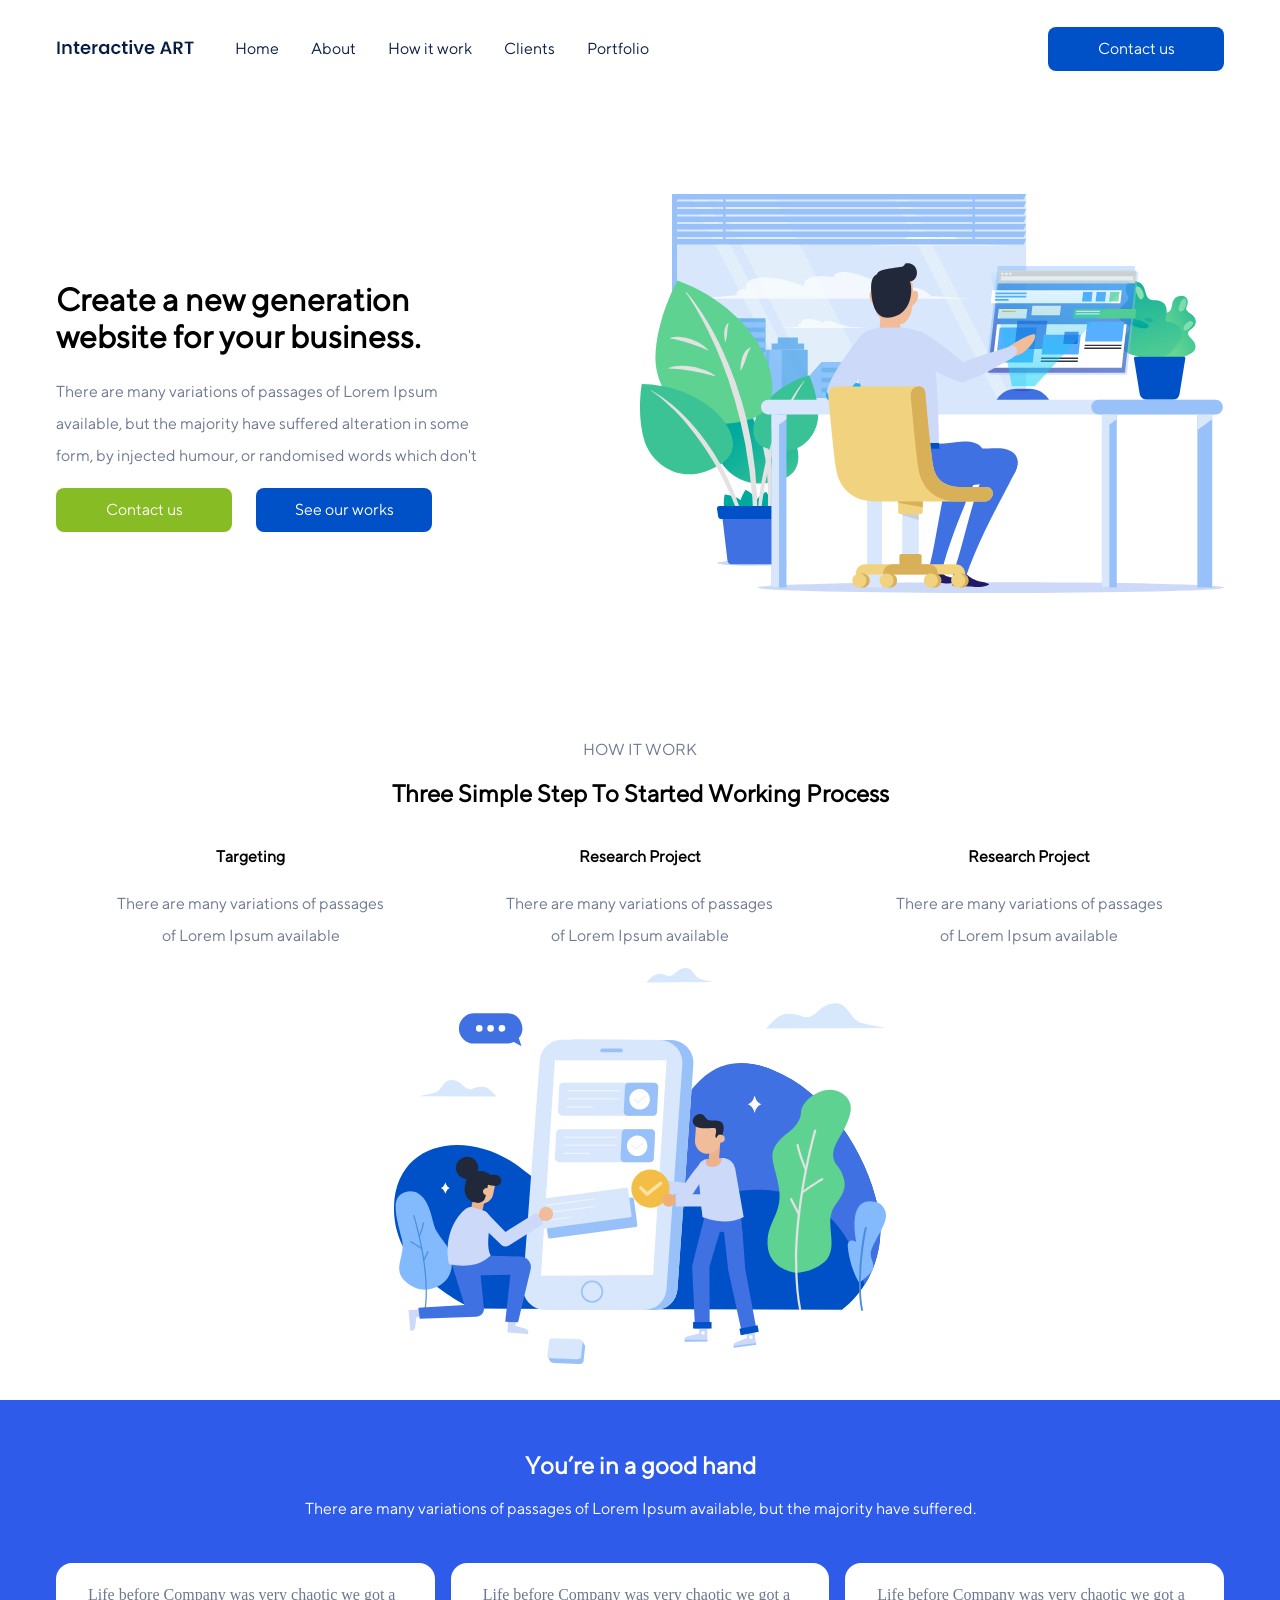
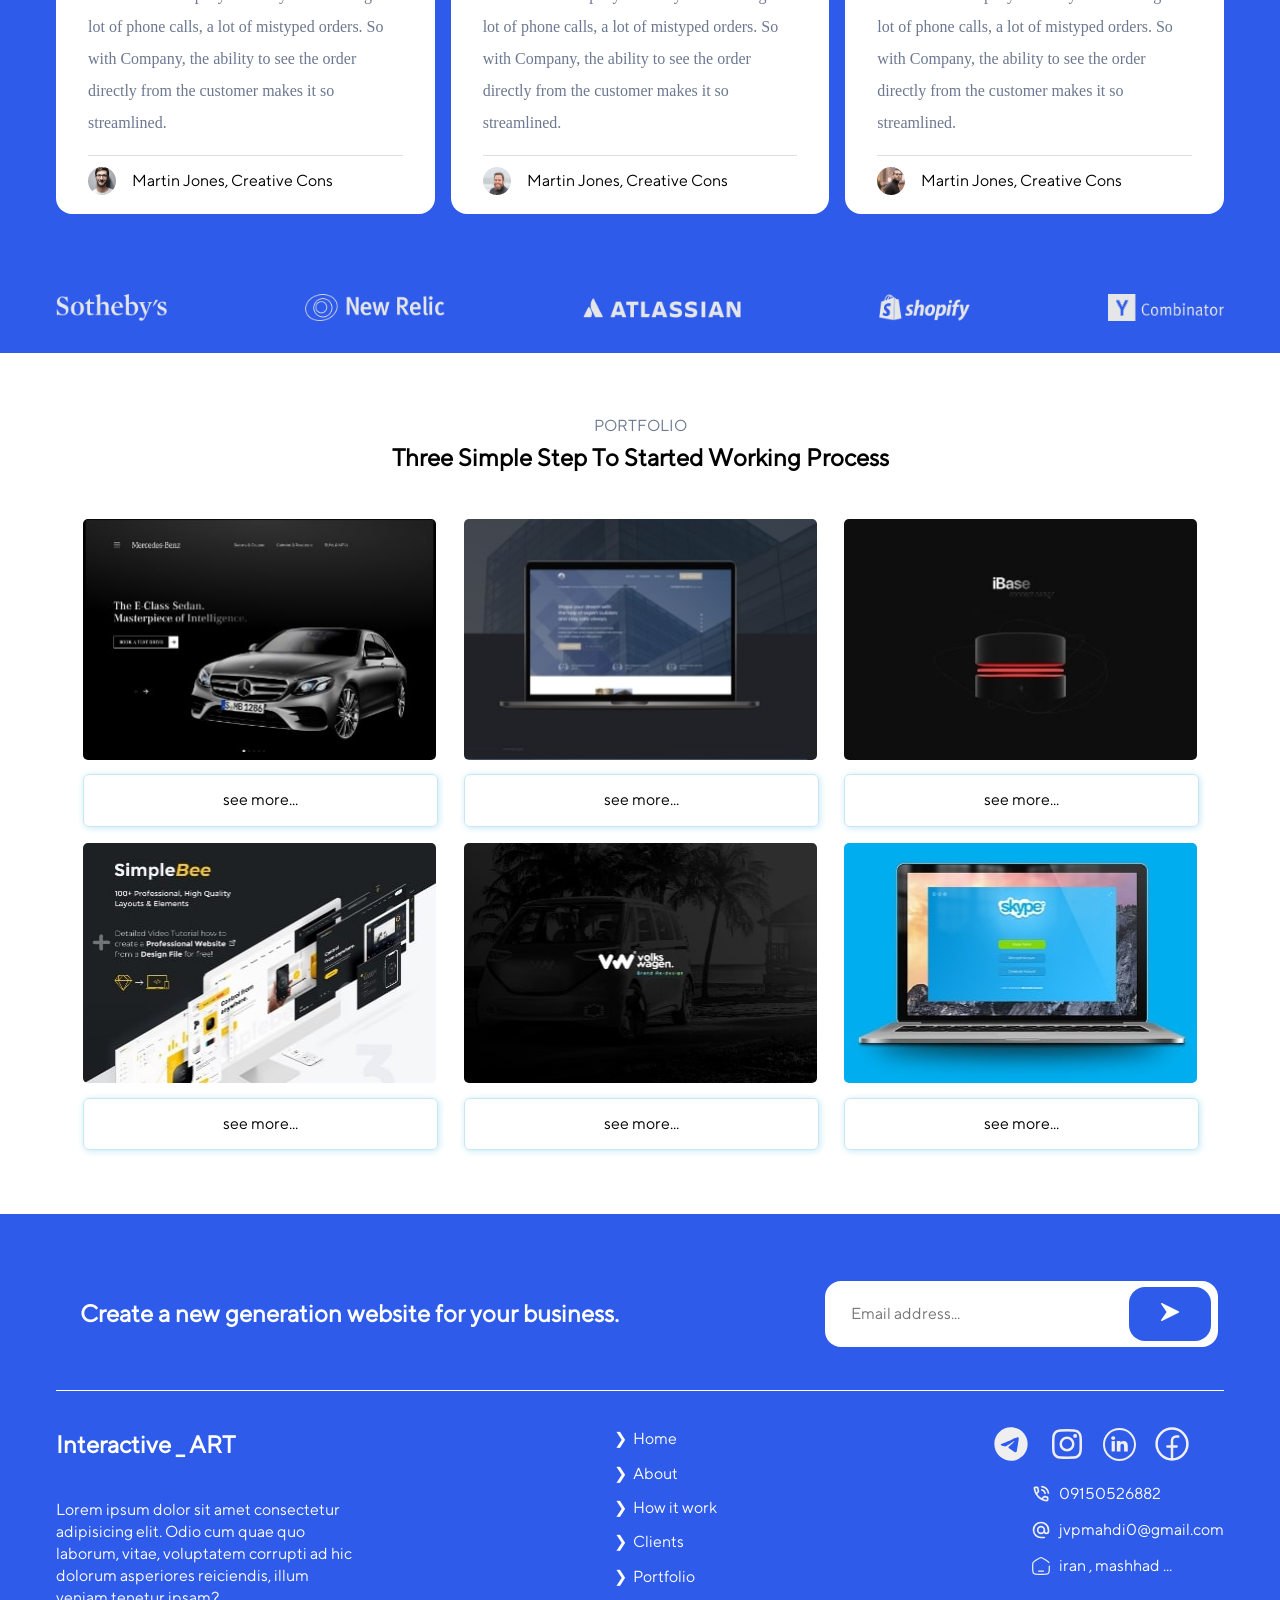
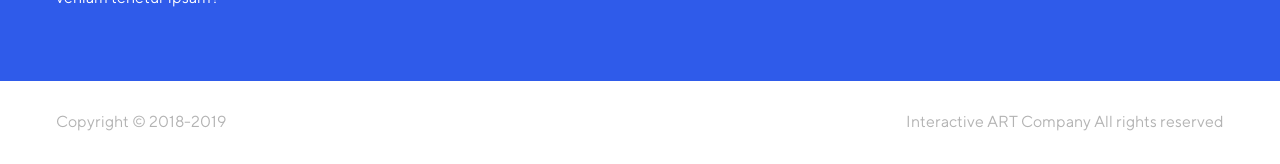
==== commit 33c6f323: "Update and rename update-index.html to index.html" ====
--- a/index.html
+++ b/index.html
@@ -14,22 +14,24 @@
         <nav class="header-top">
           <div class="row-nav">
             <div class="nav-linke">
-              <a href="#"><img src="/Interactive-ART.png" alt="" /></a>
+              <a class="logo-header" href="#"><img src="/Interactive-ART.png" alt="" />
+              <span class="border-bm"></span>
+              </a>
               <ul class="nav-list">
                 <li class="menu-item">
-                  <a href="#">Home</a>
+                  <a class="decs-menu" href="#">Home</a>
                 </li>
                 <li class="menu-item">
-                  <a href="#">About</a>
+                  <a class="decs-menu" href="#">About</a>
                 </li>
                 <li class="menu-item">
-                  <a href="#">How it work </a>
+                  <a class="decs-menu" href="#">How it work </a>
                 </li>
                 <li class="menu-item">
-                  <a href="#">Clients</a>
+                  <a class="decs-menu" href="#">Clients</a>
                 </li>
                 <li class="menu-item">
-                  <a href="#">Portfolio</a>
+                  <a class="decs-menu" href="#">Portfolio</a>
                 </li>
               </ul>
             </div>
@@ -158,25 +160,103 @@
           <p class="portfolio-text">PORTFOLIO</p>
           <h2 class="portfolio-titel small-font">Three Simple Step To Started Working Process</h2>
      
- <div class="portfolio--item">
+ <div class="portfolio-items">
   <div class="portfolio-item">
-    <img class="portfolio__img" src="/portfolio-1.jpg" alt=""></img>
-</div>
+    <input class="flip_checkbox" type="checkbox" id="show">
+  <div class="flip_cart">
+    <div class="flip_cart_inner">
+      <div class="flip_cart_front">
+        <img  class="portfolio__img" src="/portfolio-1.jpg" alt="">
+      </div>
+      <div class="flip_cart_back">
+        <h4>Lorem</h4>
+        <p>Lorem ipsum dolor sit amet consectetur, adipisicing elit. Culpa, neque! Deleniti magni excepturi nihil pariatur soluta at architecto? Provident error, atque eum odit aliquam saepe?</p>
+      </div>
+    </div>
+  </div> 
+  <label id="action" for="show">see more...</label>
+  </div>
 <div class="portfolio-item">
-    <img class="portfolio__img" src="/portfolio-2.jpg" alt=""></img>
+  <input class="flip_checkbox" type="checkbox" id="show-2">
+<div class="flip_cart">
+  <div class="flip_cart_inner">
+    <div class="flip_cart_front">
+      <img class="portfolio__img" src="/portfolio-6.jpg" alt="">
+    </div>
+    <div class="flip_cart_back">
+      <h4>Lorem</h4>
+      <p>Lorem ipsum dolor sit amet consectetur adipisicing elit. Id rem impedit animi debitis a ad maxime explicabo placeat, consectetur maiores eum vel. Quaerat, animi ratione.</p>
+    </div>
+  </div>
+</div> 
+<label id="action" for="show-2">see more...</label>
 </div>
 <div class="portfolio-item">
-    <img class="portfolio__img" src="/portfolio-3.jpg" alt=""></img>
+  <input class="flip_checkbox" type="checkbox" id="show-3">
+<div class="flip_cart">
+  <div class="flip_cart_inner">
+    <div class="flip_cart_front">
+      <img class="portfolio__img" src="/portfolio-2.jpg" alt="">
+    </div>
+    <div class="flip_cart_back">
+      <h4>Lorem</h4>
+      <p>Lorem ipsum dolor sit amet consectetur adipisicing elit. Provident, maxime.</p>
+    </div>
+  </div>
+</div> 
+<label id="action" for="show-3">see more...</label>
 </div>
 <div class="portfolio-item">
-    <img class="portfolio__img" src="/portfolio-4.jpg" alt=""></img>
+  <input class="flip_checkbox" type="checkbox" id="show-4">
+<div class="flip_cart">
+  <div class="flip_cart_inner">
+    <div class="flip_cart_front">
+      <img class="portfolio__img" src="/portfolio-3.jpg" alt="">
+    </div>
+    <div class="flip_cart_back">
+      <h4>Lorem</h4>
+      <p>Lorem ipsum dolor sit amet consectetur adipisicing elit. Provident, maxime.</p>
+    </div>
+  </div>
+</div> 
+<label id="action" for="show-4">see more...</label>
 </div>
 <div class="portfolio-item">
-    <img class="portfolio__img" src="/portfolio-5.jpg" alt=""></img>
+  <input class="flip_checkbox" type="checkbox" id="show-5">
+<div class="flip_cart">
+  <div class="flip_cart_inner">
+    <div class="flip_cart_front">
+      <img class="portfolio__img" src="/portfolio-4.jpg" alt="">
+    </div>
+    <div class="flip_cart_back">
+      <h4>Lorem</h4>
+      <p>Lorem ipsum dolor sit amet consectetur adipisicing elit. Provident, maxime.</p>
+    </div>
+  </div>
+</div> 
+<label id="action" for="show-5">see more...</label>
 </div>
 <div class="portfolio-item">
-    <img class="portfolio__img" src="/portfolio-6.jpg" alt=""></img>
-</div>
+    <input class="flip_checkbox" type="checkbox" id="show-6">
+  <div class="flip_cart">
+    <div class="flip_cart_inner">
+      <div class="flip_cart_front">
+        <img class="portfolio__img" src="/portfolio-5.jpg" alt="">
+      </div>
+      <div class="flip_cart_back">
+        <h4>Lorem</h4>
+        <p>Lorem ipsum dolor sit amet consectetur adipisicing elit. Provident, maxime.</p>
+      </div>
+    </div>
+  </div> 
+  <label id="action" for="show-6">see more...</label>
+  </div>
+
+
+
+</div>
+
+
  </div>
         </div>
         </section>  
@@ -184,8 +264,8 @@
     <footer class="footer">
       <div class="container">
       <section class="section">
-        
-<h3 class="newsletter-text">Create a new generation website for your business.</h3>
+<div class="footer_top">
+  <h3 class="newsletter-text">Create a new generation website for your business.</h3>
        <div class="input-email">
         <input type="email" placeholder="Email address...">
         <div class="input-icon">
@@ -194,6 +274,115 @@
           </button>
         </div>
        </div>
+</div>
+       <div class="footer-bottom">
+<div class="about_us">
+  <h5>Interactive _ ART</h5>
+  <p>Lorem ipsum dolor sit amet consectetur adipisicing elit. Odio cum quae quo laborum, vitae, voluptatem corrupti ad hic dolorum asperiores reiciendis, illum veniam tenetur ipsam?</p>
+</div>
+<div class="footer_menu">
+  <ul>
+    <li><a href="">Home</a></li>
+    <li><a href="">About</a></li>
+    <li><a href="">How it work</a></li>
+    <li><a href="">Clients</a></li>
+    <li><a href="">Portfolio</a></li>
+  </ul>
+</div>
+<div class="contact_us">
+<div class="social_media">
+  <span >
+    <a href="#"> <svg width="40px" height="40px" viewBox="0 0 24 24" fill="none" xmlns="http://www.w3.org/2000/svg">
+      <path fill-rule="evenodd" clip-rule="evenodd" d="M22 12C22 17.5228 17.5228 22 12 22C6.47715 22 2 17.5228 2 12C2 6.47715 6.47715 2 12 2C17.5228 2 22 6.47715 22 12ZM12.3583 9.38244C11.3857 9.787 9.44177 10.6243 6.52657 11.8944C6.05318 12.0827 5.8052 12.2669 5.78263 12.4469C5.74448 12.7513 6.12559 12.8711 6.64455 13.0343C6.71515 13.0565 6.78829 13.0795 6.86327 13.1038C7.37385 13.2698 8.06068 13.464 8.41773 13.4717C8.74161 13.4787 9.1031 13.3452 9.50219 13.0711C12.226 11.2325 13.632 10.3032 13.7202 10.2831C13.7825 10.269 13.8688 10.2512 13.9273 10.3032C13.9858 10.3552 13.98 10.4536 13.9738 10.48C13.9361 10.641 12.4401 12.0318 11.6659 12.7515C11.4246 12.9759 11.2534 13.135 11.2184 13.1714C11.14 13.2528 11.0601 13.3298 10.9833 13.4038C10.509 13.8611 10.1532 14.204 11.003 14.764C11.4114 15.0331 11.7381 15.2556 12.0641 15.4776C12.4201 15.7201 12.7752 15.9619 13.2347 16.2631C13.3517 16.3398 13.4635 16.4195 13.5724 16.4971C13.9867 16.7925 14.3589 17.0579 14.8188 17.0155C15.086 16.991 15.362 16.7397 15.5022 15.9903C15.8335 14.2193 16.4847 10.382 16.6352 8.80081C16.6484 8.66228 16.6318 8.48498 16.6185 8.40715C16.6051 8.32932 16.5773 8.21842 16.4761 8.13633C16.3563 8.03911 16.1714 8.01861 16.0886 8.02C15.7125 8.0267 15.1354 8.22735 12.3583 9.38244Z" fill="#efefef"/>
+      </svg></a>
+   </span>
+  <span>
+    <a href="#">  <svg width="40px" height="40px" viewBox="0 0 192 192" xmlns="http://www.w3.org/2000/svg" fill="none" stroke="#efefef" transform="rotate(0)matrix(1, 0, 0, 1, 0, 0)">
+    
+      <g id="SVGRepo_bgCarrier" stroke-width="0"/>
+      
+      <g id="SVGRepo_tracerCarrier" stroke-linecap="round" stroke-linejoin="round" stroke="#CCCCCC" stroke-width="0.384"/>
+      
+      <g id="SVGRepo_iconCarrier">
+      
+      <path stroke="#efefef" stroke-width="12" d="M96 162c-14.152 0-24.336-.007-32.276-.777-7.849-.761-12.87-2.223-16.877-4.741a36 36 0 0 1-11.33-11.329c-2.517-4.007-3.98-9.028-4.74-16.877C30.007 120.336 30 110.152 30 96c0-14.152.007-24.336.777-32.276.76-7.849 2.223-12.87 4.74-16.877a36 36 0 0 1 11.33-11.33c4.007-2.517 9.028-3.98 16.877-4.74C71.663 30.007 81.847 30 96 30c14.152 0 24.336.007 32.276.777 7.849.76 12.87 2.223 16.877 4.74a36 36 0 0 1 11.329 11.33c2.518 4.007 3.98 9.028 4.741 16.877.77 7.94.777 18.124.777 32.276 0 14.152-.007 24.336-.777 32.276-.761 7.849-2.223 12.87-4.741 16.877a36 36 0 0 1-11.329 11.329c-4.007 2.518-9.028 3.98-16.877 4.741-7.94.77-18.124.777-32.276.777Z"/>
+      
+      <circle cx="96" cy="96" r="30" stroke="#efefef" stroke-width="12"/>
+      
+      <circle cx="135" cy="57" r="9" fill="#efefef"/>
+      
+      </g>
+      
+      </svg></a>
+  </span>
+  <span>
+  <a href="#"> <svg fill="#efefef" version="1.1" id="Layer_1" xmlns="http://www.w3.org/2000/svg" xmlns:xlink="http://www.w3.org/1999/xlink" viewBox="-143 145 512 512" xml:space="preserve" width="33px" height="33px" stroke="#efefef">
+    
+    <g id="SVGRepo_bgCarrier" stroke-width="0"/>
+    
+    <g id="SVGRepo_tracerCarrier" stroke-linecap="round" stroke-linejoin="round"/>
+    
+    <g id="SVGRepo_iconCarrier"> <g> <path d="M113,145c-141.4,0-256,114.6-256,256s114.6,256,256,256s256-114.6,256-256S254.4,145,113,145z M272.8,560.7 c-20.8,20.8-44.9,37.1-71.8,48.4c-27.8,11.8-57.4,17.7-88,17.7c-30.5,0-60.1-6-88-17.7c-26.9-11.4-51.1-27.7-71.8-48.4 c-20.8-20.8-37.1-44.9-48.4-71.8C-107,461.1-113,431.5-113,401s6-60.1,17.7-88c11.4-26.9,27.7-51.1,48.4-71.8 c20.9-20.8,45-37.1,71.9-48.5C52.9,181,82.5,175,113,175s60.1,6,88,17.7c26.9,11.4,51.1,27.7,71.8,48.4 c20.8,20.8,37.1,44.9,48.4,71.8c11.8,27.8,17.7,57.4,17.7,88c0,30.5-6,60.1-17.7,88C309.8,515.8,293.5,540,272.8,560.7z"/> <rect x="-8.5" y="348.4" width="49.9" height="159.7"/> <path d="M15.4,273c-18.4,0-30.5,11.9-30.5,27.7c0,15.5,11.7,27.7,29.8,27.7h0.4c18.8,0,30.5-12.3,30.4-27.7 C45.1,284.9,33.8,273,15.4,273z"/> <path d="M177.7,346.9c-28.6,0-46.5,15.6-49.8,26.6v-25.1H71.8c0.7,13.3,0,159.7,0,159.7h56.1v-86.3c0-4.9-0.2-9.7,1.2-13.1 c3.8-9.6,12.1-19.6,27-19.6c19.5,0,28.3,14.8,28.3,36.4v82.6H241v-88.8C241,369.9,213.2,346.9,177.7,346.9z"/> </g> </g>
+    
+    </svg></a> 
+  </span>
+  <span>
+  <a href="#">  <svg width="40px" height="40px" viewBox="0 0 192 192" xmlns="http://www.w3.org/2000/svg" fill="none" stroke="">
+  
+    <g id="SVGRepo_bgCarrier" stroke-width="0"/>
+    
+    <g id="SVGRepo_tracerCarrier" stroke-linecap="round" stroke-linejoin="round"/>
+    
+    <g id="SVGRepo_iconCarrier">
+    
+    <path stroke="#efefef" stroke-linecap="round" stroke-width="12" d="M96 170c40.869 0 74-33.131 74-74 0-40.87-33.131-74-74-74-40.87 0-74 33.13-74 74 0 40.869 33.13 74 74 74Zm0 0v-62m30-48h-10c-11.046 0-20 8.954-20 20v28m0 0H74m22 0h22"/>
+    
+    </g>
+    
+    </svg></a>
+  </span>
+</div>
+<div class="adress">
+  <ul>
+    <li>
+      <svg width="20px" height="20px" viewBox="0 0 24 24" fill="none" xmlns="http://www.w3.org/2000/svg" stroke="">
+
+      <g id="SVGRepo_bgCarrier" stroke-width="0"/>
+      
+      <g id="SVGRepo_tracerCarrier" stroke-linecap="round" stroke-linejoin="round"/>
+      
+      <g id="SVGRepo_iconCarrier"> <path d="M12.8432 18.1568C14.5559 19.0188 16.5723 19.6404 18.9375 19.9063C19.5115 19.9709 20 19.511 20 18.9334V16.7808C20 16.3219 19.6877 15.9219 19.2425 15.8106L16.5493 15.1373C16.2085 15.0521 15.848 15.152 15.5996 15.4004L12.8432 18.1568ZM12.8432 18.1568C9.72749 16.5888 7.61705 14.225 6.24117 11.7588M6.24117 11.7588C4.93032 9.40926 4.28622 6.96674 4.07481 5.03084C4.01343 4.46884 4.46855 4 5.03389 4H7.1802C7.65688 4 8.06729 4.33646 8.16078 4.80388L8.89504 8.47521C8.96061 8.80307 8.85799 9.14201 8.62157 9.37843L6.24117 11.7588Z" stroke="#efefef" stroke-width="2"/> <path d="M12.9541 7.09196C13.938 7.28321 14.8417 7.76573 15.5479 8.47693C16.2542 9.18812 16.7304 10.0952 16.9147 11.0803M13.0969 3.06714C15.0793 3.31055 16.9245 4.20652 18.3418 5.61392C19.759 7.02132 20.6679 8.86018 20.9251 10.8409" stroke="#efefef" stroke-width="2" stroke-linecap="round" stroke-linejoin="round"/> </g>
+      
+      </svg>
+    <span>09150526882</span>
+    </li>
+    <li>
+      <svg width="20px" height="20px" viewBox="0 0 24 24" fill="none" xmlns="http://www.w3.org/2000/svg" stroke="">
+
+        <g id="SVGRepo_bgCarrier" stroke-width="0"/>
+        
+        <g id="SVGRepo_tracerCarrier" stroke-linecap="round" stroke-linejoin="round"/>
+        
+        <g id="SVGRepo_iconCarrier"> <path d="M16 12C16 14.2091 14.2091 16 12 16C9.79086 16 8 14.2091 8 12C8 9.79086 9.79086 8 12 8C14.2091 8 16 9.79086 16 12ZM16 12V13.5C16 14.8807 17.1193 16 18.5 16V16C19.8807 16 21 14.8807 21 13.5V12C21 7.02944 16.9706 3 12 3C7.02944 3 3 7.02944 3 12C3 16.9706 7.02944 21 12 21H16" stroke="#efefef" stroke-width="2" stroke-linecap="round" stroke-linejoin="round"/> </g>
+        </svg>
+        <span>jvpmahdi0@gmail.com</span>
+    </li>
+    <li>
+      <svg width="20px" height="20px" viewBox="0 0 24 24" fill="none" xmlns="http://www.w3.org/2000/svg" stroke="">
+
+        <g id="SVGRepo_bgCarrier" stroke-width="0"/>
+        
+        <g id="SVGRepo_tracerCarrier" stroke-linecap="round" stroke-linejoin="round"/>
+        
+        <g id="SVGRepo_iconCarrier"> <path d="M22 12.2039V13.725C22 17.6258 22 19.5763 20.8284 20.7881C19.6569 22 17.7712 22 14 22H10C6.22876 22 4.34315 22 3.17157 20.7881C2 19.5763 2 17.6258 2 13.725V12.2039C2 9.91549 2 8.77128 2.5192 7.82274C3.0384 6.87421 3.98695 6.28551 5.88403 5.10813L7.88403 3.86687C9.88939 2.62229 10.8921 2 12 2C13.1079 2 14.1106 2.62229 16.116 3.86687L18.116 5.10812C20.0131 6.28551 20.9616 6.87421 21.4808 7.82274" stroke="#efefef" stroke-width="1.5" stroke-linecap="round"/> <path d="M15 18H9" stroke="#efefef" stroke-width="1.5" stroke-linecap="round"/> </g>
+        
+        </svg>
+        <span>iran , mashhad ...</span>
+    </li>
+  </ul>
+</div>
+</div>
+       </div>
     </section>
   </div>
     </footer>
--- a/update-style.css
+++ b/update-style.css
@@ -1,19 +1,19 @@
 @font-face {
   font-family: "TTNorms";
-  src: url("../fonts/TTNorms-Regular.otf") format("openType");
+  src: url("/TTNorms-Regular.otf") format("openType");
 }
 @font-face {
   font-family: "TTNorms Medium";
-  src: url("../fonts/TTNorms-Medium.otf") format("openType");
+  src: url("/TTNorms-Medium.otf") format("openType");
 }
 @font-face {
   font-family: "TTNorms Light";
-  src: url("../fonts/TTNorms-Light.otf") format("openType");
+  src: url("/TTNorms-Light.otf") format("openType");
 }
 
 @font-face {
   font-family: "Times Roman Italic";
-  src: url("../fonts/Times-new-roman-italic.ttf") format("truetype");
+  src: url("/Times-new-roman-italic.ttf") format("truetype");
 }
 html {
   line-height: 1.15; /* 1 */
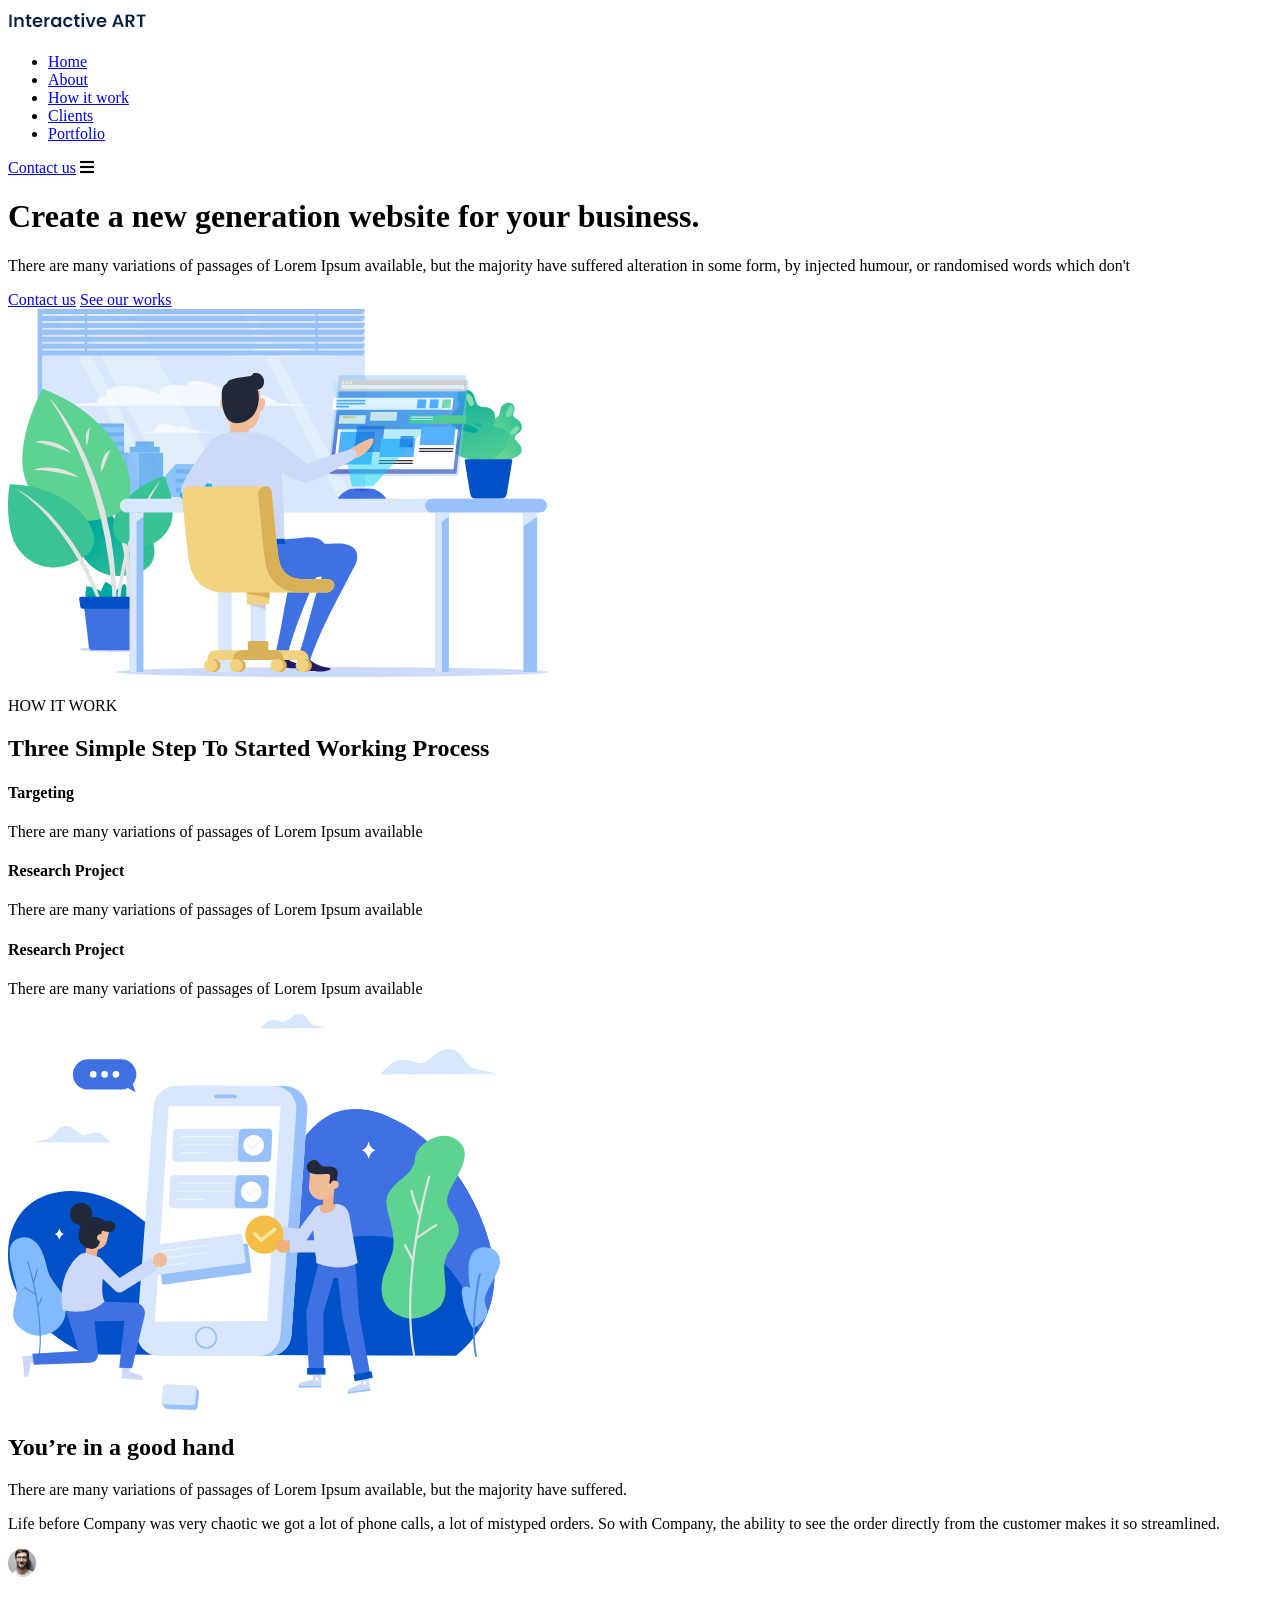
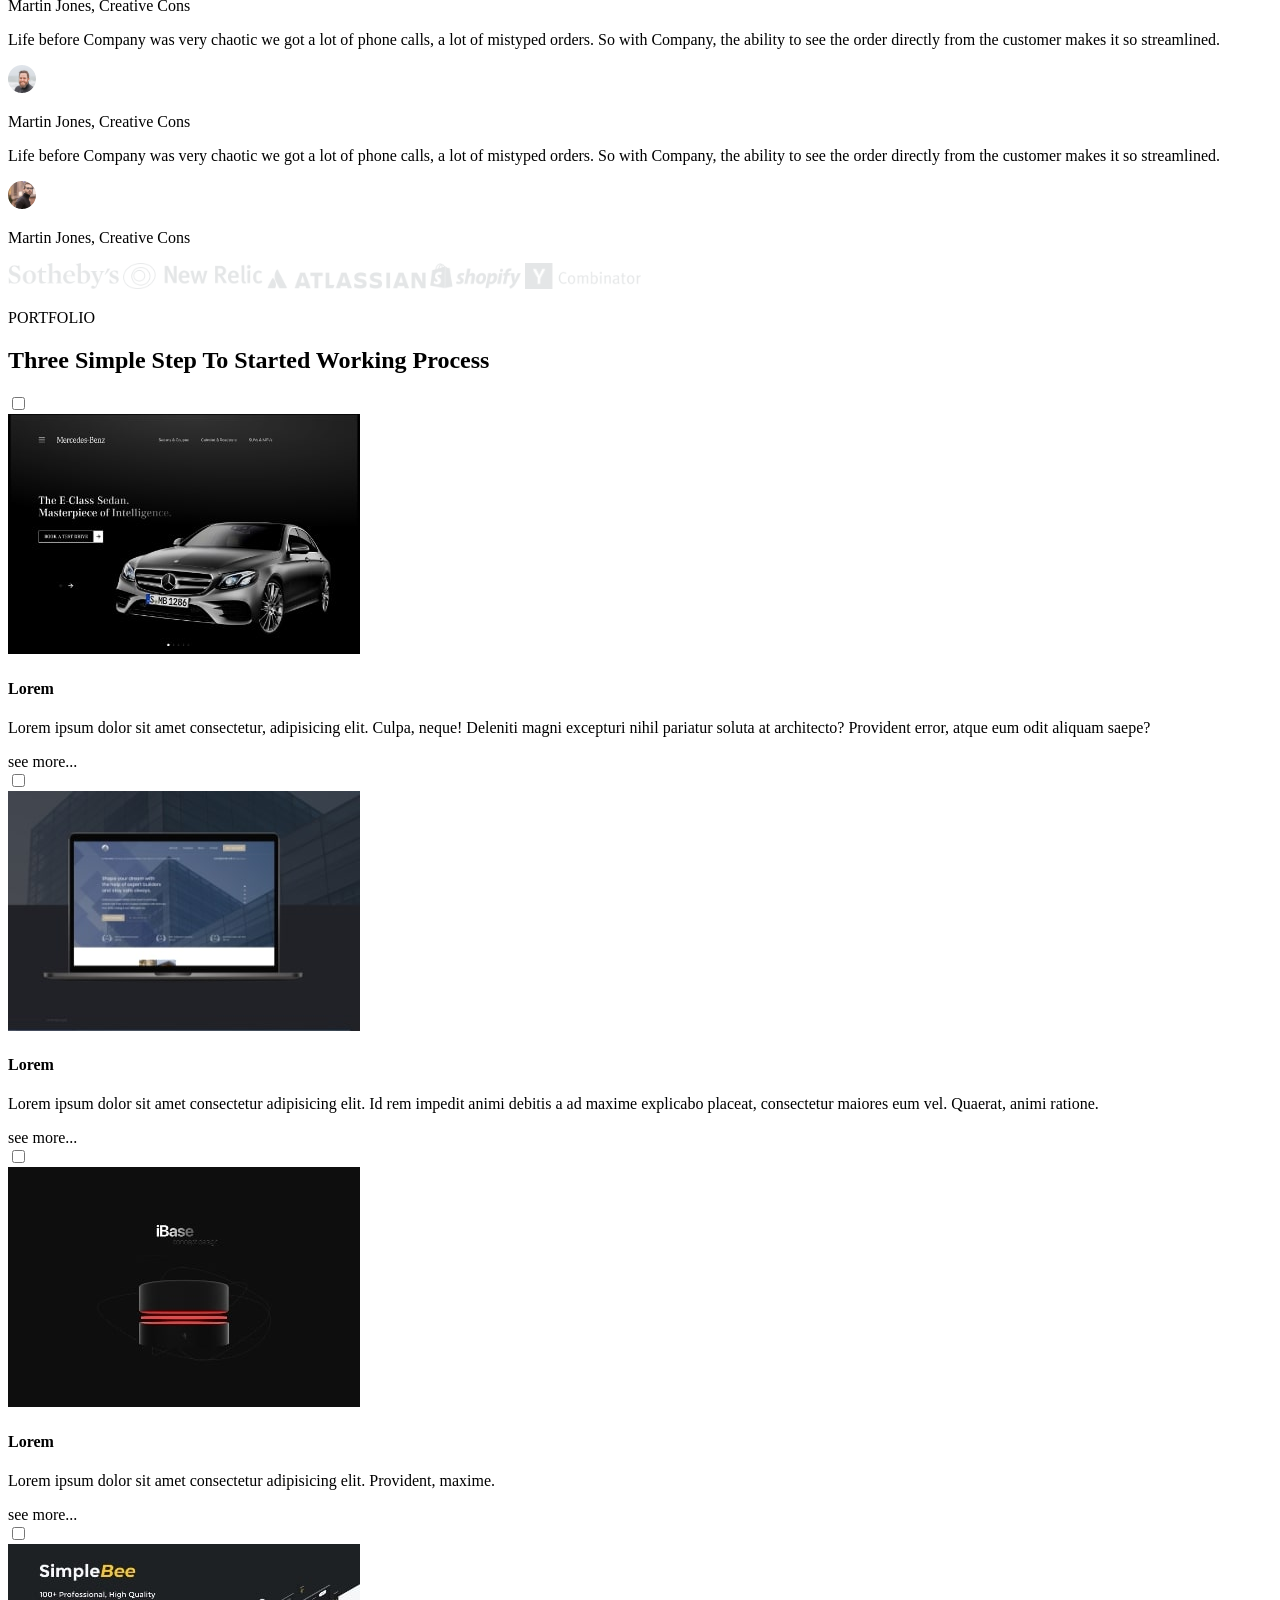
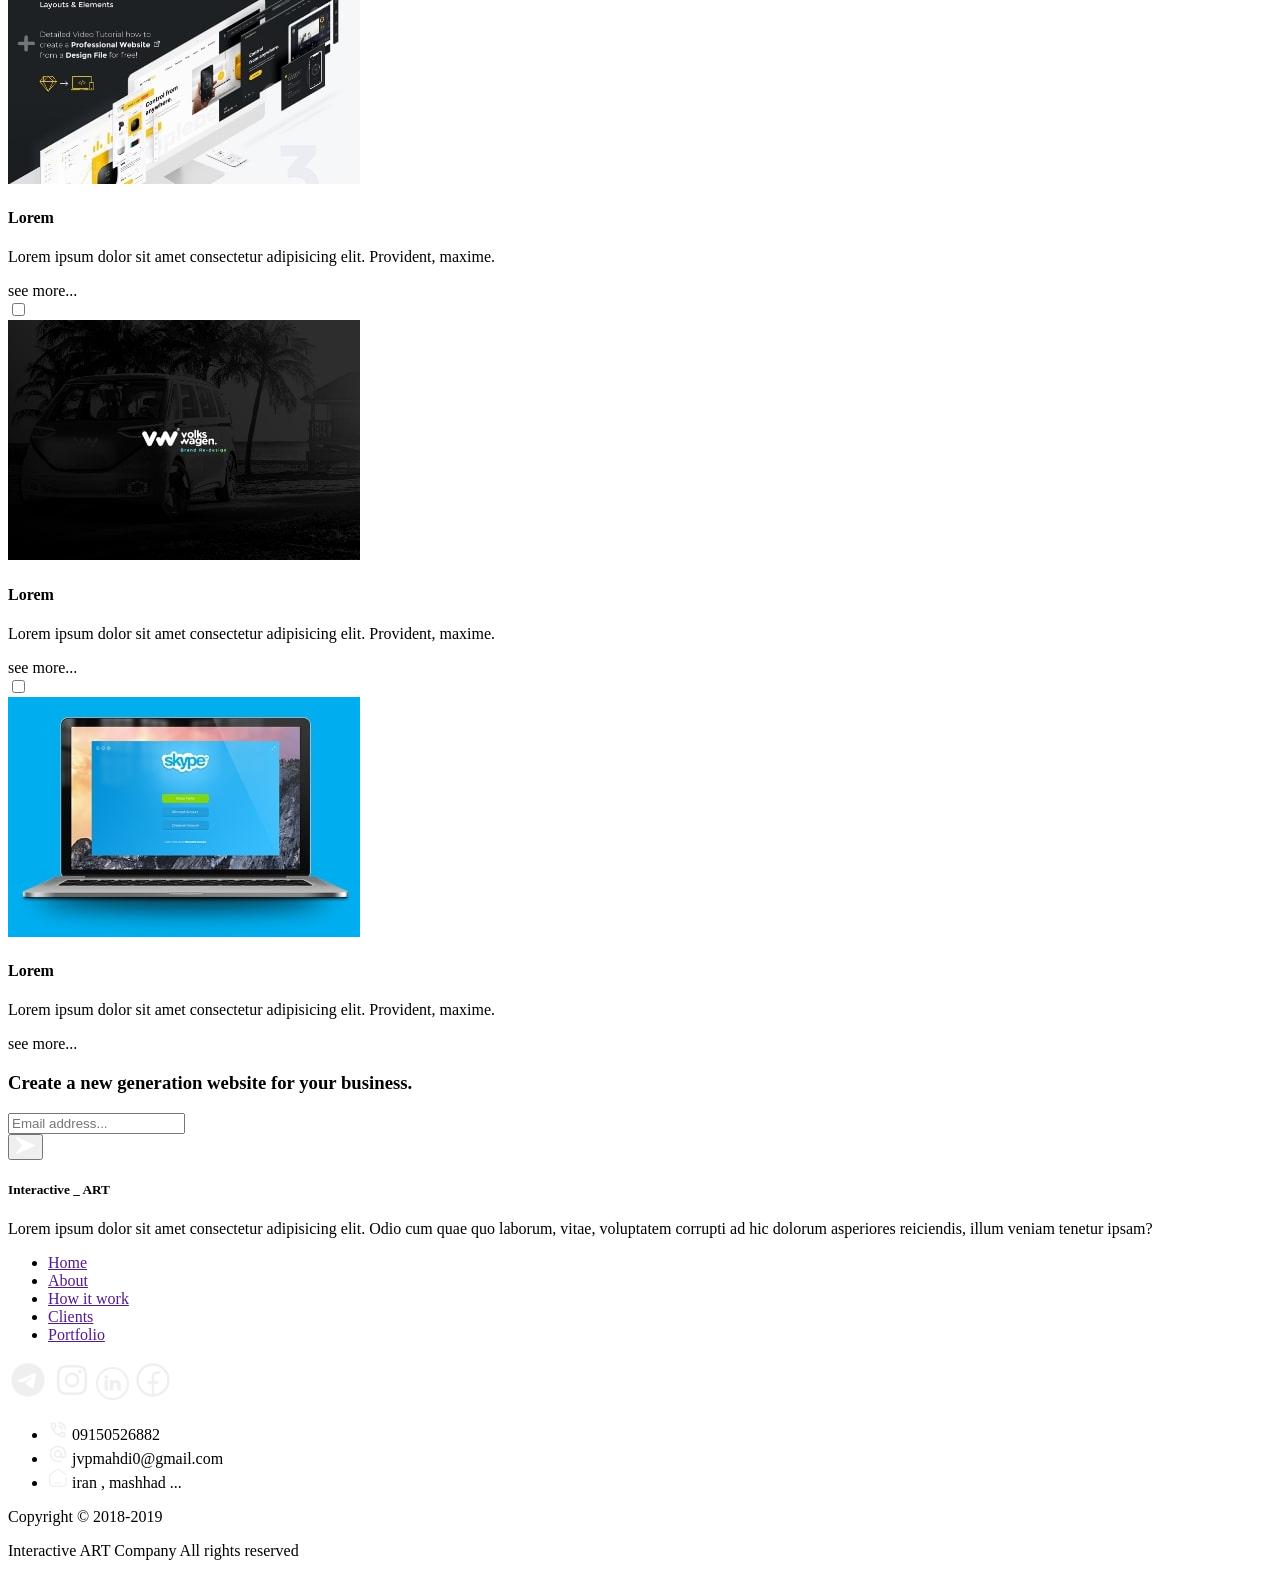
==== commit c2ca83a9: "Update index.html" ====
--- a/index.html
+++ b/index.html
@@ -4,7 +4,7 @@
     <meta charset="UTF-8" />
     <meta name="viewport" content="width=device-width, initial-scale=1.0" />
     <title>ART__Home</title>
-    <link rel="stylesheet" href="/update-style.css" />
+    <link rel="stylesheet" href="/style.css" />
     <link rel="stylesheet" href="https://cdnjs.cloudflare.com/ajax/libs/font-awesome/5.15.3/css/all.min.css">
   </head>
   <body>
